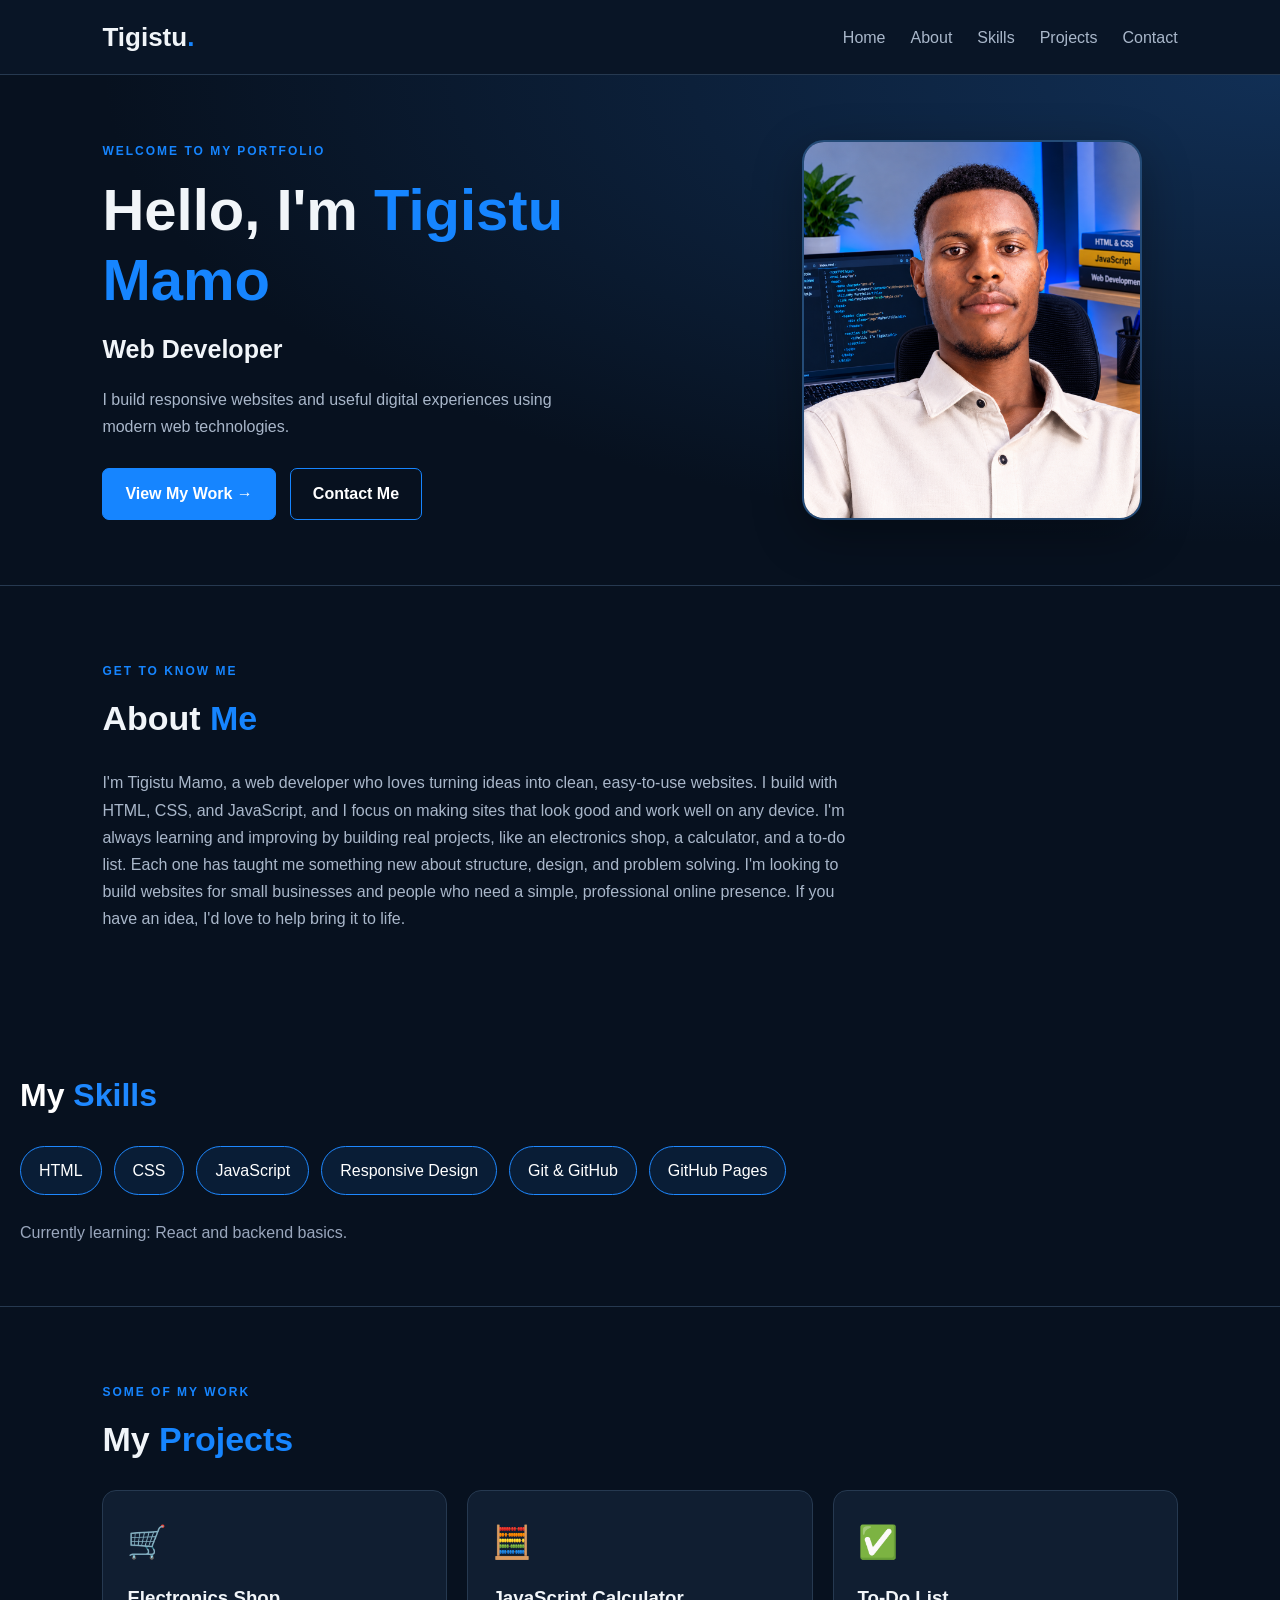
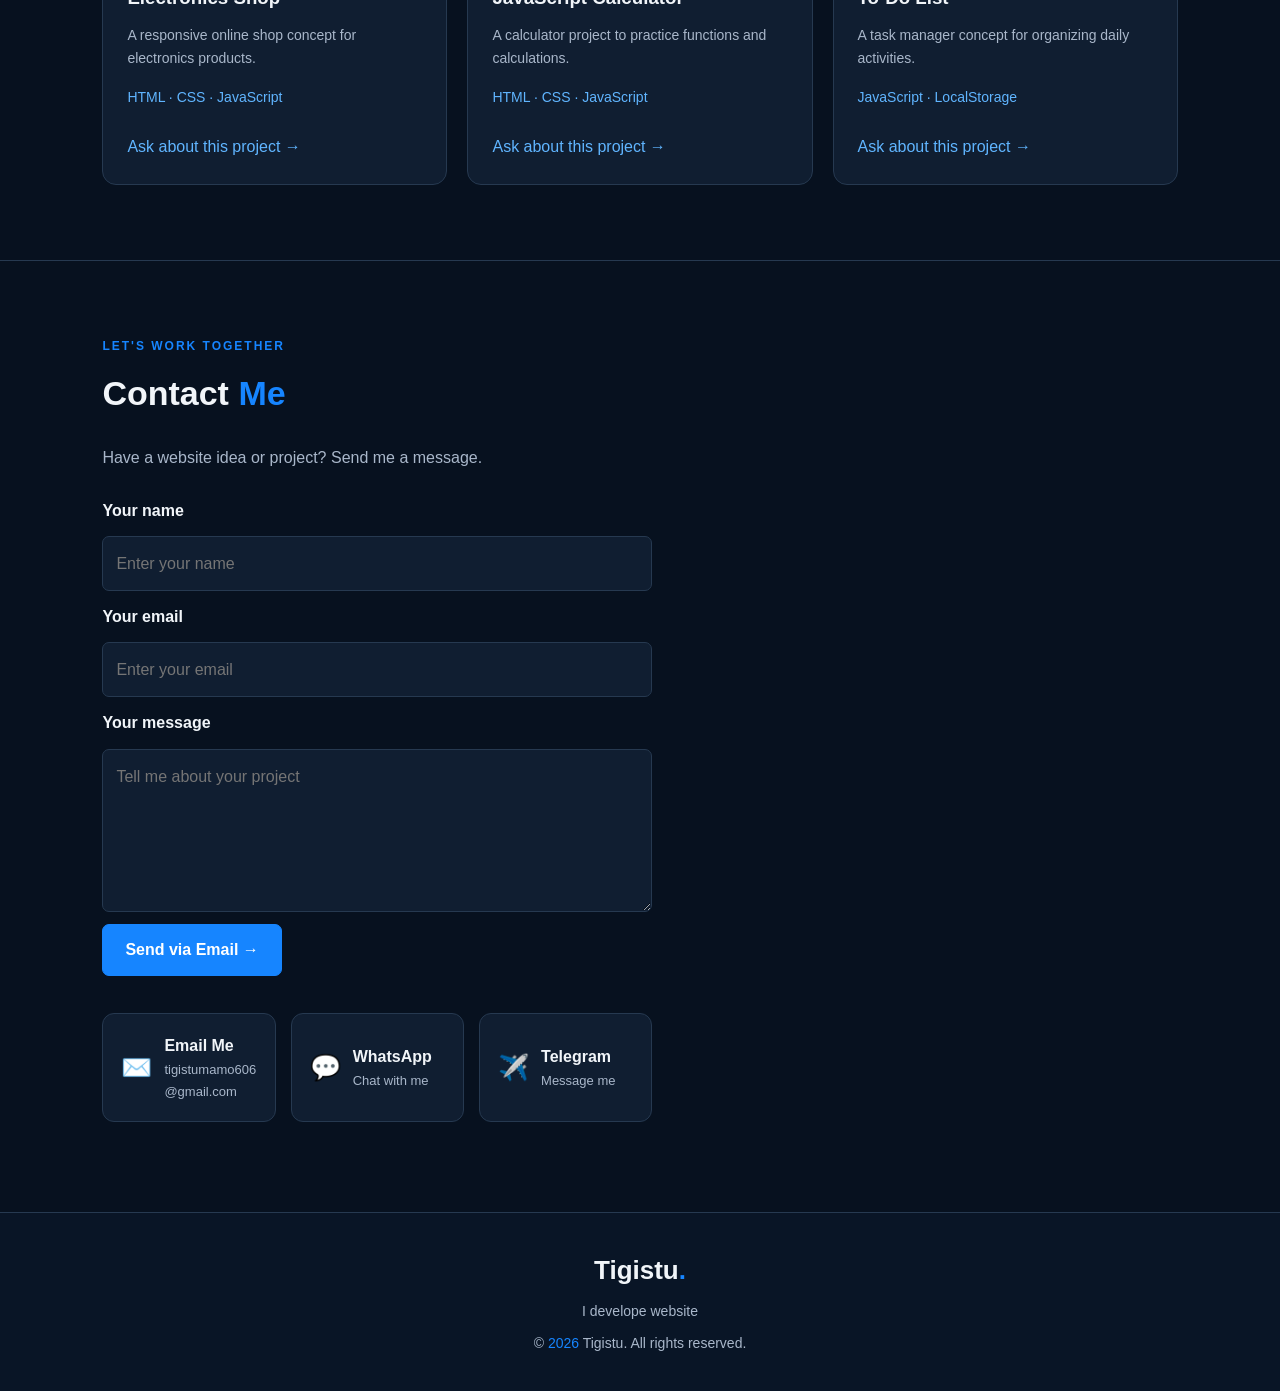
==== index.html @ f4c9f1df "Add skills section with tags and learning note Added skills section with skill tags and learning not" ====
<!DOCTYPE html>
<html lang="en">
<head>
  <meta charset="UTF-8">
  <meta name="viewport" content="width=device-width, initial-scale=1.0">
  <meta name="description" content="Tigistu's personal web development portfolio">
  <title>Tigistu | Web Developer</title>
  <style>
    
/* GENERAL */
* {
  margin: 0;
  padding: 0;
  box-sizing: border-box;
}

:root {
  --background: #07111f;
  --card: #101e31;
  --text: #f1f5f9;
  --muted: #a9b7ca;
  --blue: #1685ff;
  --border: #263950;
}

html {
  scroll-behavior: smooth;
  scroll-padding-top: 85px;
}

body {
  font-family: Arial, Helvetica, sans-serif;
  background: var(--background);
  color: var(--text);
  line-height: 1.7;
}

a {
  color: inherit;
  text-decoration: none;
}

span {
  color: var(--blue);
}

button, input, textarea {
  font: inherit;
}

/* NAVIGATION */
.navbar {
  min-height: 75px;
  padding: 15px 8%;
  display: flex;
  align-items: center;
  justify-content: space-between;
  gap: 20px;
  background: #091526;
  border-bottom: 1px solid var(--border);
  position: sticky;
  top: 0;
  z-index: 10;
}

.logo {
  font-size: 26px;
  font-weight: 800;
}

.navbar nav {
  display: flex;
  align-items: center;
  gap: 25px;
}

.navbar nav a {
  color: var(--muted);
  transition: color 0.3s;
}

.navbar nav a:hover {
  color: var(--blue);
}

.menu-btn {
  display: none;
  color: white;
  background: transparent;
  border: 0;
  font-size: 28px;
  cursor: pointer;
}

/* HERO */
.hero {
  min-height: 510px;
  padding: 65px 8%;
  display: grid;
  grid-template-columns: 1.2fr 0.8fr;
  align-items: center;
  gap: 45px;
  background:
    radial-gradient(ellipse at top right, #112f55, transparent 65%);
}

.welcome, .section-label {
  color: var(--blue);
  font-size: 12px;
  font-weight: bold;
  letter-spacing: 2px;
}

.hero h1 {
  font-size: clamp(36px, 5vw, 58px);
  line-height: 1.2;
  margin: 14px 0;
}

.hero h2 {
  font-size: 25px;
  margin-bottom: 15px;
}

.hero-text > p:not(.welcome) {
  color: var(--muted);
  max-width: 500px;
}

.hero-buttons {
  display: flex;
  flex-wrap: wrap;
  gap: 14px;
  margin-top: 28px;
}

.btn {
  display: inline-block;
  padding: 11px 22px;
  color: white;
  background: var(--blue);
  border: 1px solid var(--blue);
  border-radius: 7px;
  font-weight: bold;
  cursor: pointer;
  transition: transform 0.2s, background 0.2s;
}

.btn:hover {
  transform: translateY(-3px);
  background: #0068d9;
}

.btn-outline {
  background: transparent;
}

.hero-image {
  display: flex;
  justify-content: center;
}

.hero-image img {
  width: 100%;
  max-width: 340px;
  height: 380px;
  object-fit: cover;
  object-position: center 25%;
  border-radius: 22px;
  border: 2px solid #244b77;
  box-shadow: 0 15px 50px #0005;
}

/* SECTIONS */
.section {
  padding: 75px 8%;
  border-top: 1px solid var(--border);
}

.section h2 {
  font-size: 34px;
  margin: 8px 0 22px;
}

.section > p:not(.section-label):not(.small-note) {
  color: var(--muted);
  max-width: 760px;
}

.small-note {
  color: var(--muted);
  font-size: 13px;
  margin-top: 20px;
}

/* SKILLS */
.skills-grid {
  display: grid;
  grid-template-columns: repeat(2, minmax(0, 1fr));
  gap: 25px;
  max-width: 850px;
}

.skill-top {
  display: flex;
  justify-content: space-between;
  gap: 10px;
  margin-bottom: 8px;
}

.skill-top span:last-child {
  color: var(--muted);
}

.progress {
  height: 8px;
  background: #263950;
  border-radius: 10px;
  overflow: hidden;
}

.progress div {
  height: 100%;
  background: linear-gradient(90deg, #0875e8, #55c7ff);
  border-radius: 10px;
}

/* PROJECTS */
.project-grid {
  display: grid;
  grid-template-columns: repeat(3, minmax(0, 1fr));
  gap: 20px;
}

.project-card {
  background: var(--card);
  border: 1px solid var(--border);
  border-radius: 14px;
  padding: 24px;
  transition: transform 0.25s, border-color 0.25s;
}

.project-card:hover {
  transform: translateY(-6px);
  border-color: var(--blue);
}

.project-icon {
  font-size: 32px;
  margin-bottom: 12px;
}

.project-card h3 {
  margin-bottom: 10px;
}

.project-card p {
  color: var(--muted);
  font-size: 14px;
}

.project-card .tags {
  color: #60b5ff;
  margin: 15px 0;
}

.project-card a {
  display: inline-block;
  color: #60b5ff;
  margin-top: 8px;
}

/* CONTACT */
.contact form {
  display: grid;
  gap: 12px;
  max-width: 550px;
  margin-top: 25px;
}

.contact label {
  font-weight: bold;
}

.contact input,
.contact textarea {
  width: 100%;
  padding: 13px;
  color: white;
  background: var(--card);
  border: 1px solid var(--border);
  border-radius: 7px;
  outline: none;
}

.contact input:focus,
.contact textarea:focus {
  border-color: var(--blue);
}

.contact textarea {
  resize: vertical;
}

.contact form button {
  justify-self: start;
}

#formStatus {
  color: #8bd8a8;
  margin-top: 15px;
}

/* FOOTER */
footer {
  padding: 35px 8%;
  text-align: center;
  border-top: 1px solid var(--border);
  background: #091526;
}

footer p {
  color: var(--muted);
  font-size: 14px;
  margin-top: 8px;
}

/* TABLET AND PHONE */
@media (max-width: 850px) {
  .navbar {
    padding: 14px 5%;
  }

  .navbar nav {
    gap: 13px;
  }

  .hero, .section {
    padding-left: 5%;
    padding-right: 5%;
  }

  .project-grid {
    grid-template-columns: repeat(2, minmax(0, 1fr));
  }
}

@media (max-width: 600px) {
  .navbar {
    flex-wrap: wrap;
  }

  .menu-btn {
    display: block;
  }

  .navbar nav {
    display: none;
    flex-direction: column;
    align-items: stretch;
    width: 100%;
    gap: 0;
  }

  .navbar nav.open {
    display: flex;
  }

  .navbar nav a {
    padding: 10px 0;
    border-top: 1px solid var(--border);
  }

  .hero {
    grid-template-columns: 1fr;
    text-align: center;
    gap: 30px;
    padding-top: 45px;
    padding-bottom: 45px;
  }

  .hero-text > p:not(.welcome) {
    margin: auto;
  }

  .hero-buttons {
    justify-content: center;
  }

  .hero-image img {
    max-width: 270px;
    height: 310px;
  }

  .section {
    padding-top: 55px;
    padding-bottom: 55px;
  }

  .section h2 {
    font-size: 29px;
  }

  .skills-grid,
  .project-grid {
    grid-template-columns: 1fr;
  }
}
    
.contact-links {
  display: grid;
  grid-template-columns: repeat(3, minmax(0, 1fr));
  gap: 15px;
  margin-top: 25px;
}

.contact-item {
  display: flex;
  align-items: center;
  gap: 12px;
  padding: 18px;
  background: #101e31;
  border: 1px solid #263950;
  border-radius: 12px;
  color: #f1f5f9;
  transition: 0.3s;
  overflow-wrap: anywhere;
}

.contact-item:hover {
  border-color: #1685ff;
  transform: translateY(-4px);
}

.contact-item > span {
  font-size: 25px;
}

.contact-item h3 {
  font-size: 16px;
}

.contact-item p {
  color: #a9b7ca;
  font-size: 13px;
}

@media (max-width: 600px) {
  .contact-links {
    grid-template-columns: 1fr;
  }
}
    #skills {
  padding: 60px 20px;
}

#skills h2 {
  font-size: 2rem;
  color: #fff;
  margin-bottom: 24px;
}

#skills h2 span {
  color: #1e88ff;
}

.skills-grid {
  display: flex;
  flex-wrap: wrap;
  gap: 12px;
}

.skill-tag {
  padding: 10px 18px;
  border: 1px solid #1e88ff;
  border-radius: 999px;
  background: rgba(30, 136, 255, 0.1);
  color: #fff;
  font-size: 1rem;
}

.skills-note {
  margin-top: 24px;
  color: #9aa7bd;
    }


  </style>
</head>
<body>

  <header class="navbar">
    <a href="#home" class="logo">Tigistu<span>.</span></a>

    <button class="menu-btn" id="menuBtn"
      aria-label="Toggle navigation" aria-expanded="false">
      ☰
    </button>

    <nav id="navLinks">
      <a href="#home">Home</a>
      <a href="#about">About</a>
      <a href="#skills">Skills</a>
      <a href="#projects">Projects</a>
      <a href="#contact">Contact</a>
    </nav>
  </header>

  <main>
    <section class="hero" id="home">
      <div class="hero-text">
        <p class="welcome">WELCOME TO MY PORTFOLIO</p>
        <h1>Hello, I'm <span>Tigistu Mamo</span></h1>
        <h2>Web Developer</h2>
        <p>
          I build responsive websites and useful digital
          experiences using modern web technologies.
        </p>
        <div class="hero-buttons">
          <a href="#projects" class="btn">View My Work →</a>
          <a href="#contact" class="btn btn-outline">Contact Me</a>
        </div>
      </div>

      <div class="hero-image">
        <img src="profile.jpg" alt="Portrait of Tigistu">
      </div>
    </section>

    <section class="section about" id="about">
      <p class="section-label">GET TO KNOW ME</p>
      <h2>About <span>Me</span></h2>
      <p>
        I'm Tigistu Mamo, a web developer who loves turning ideas into clean, easy-to-use websites. I build with HTML, CSS, and JavaScript, and I focus on making sites that look good and work well on any device.
I'm always learning and improving by building real projects, like an electronics shop, a calculator, and a to-do list. Each one has taught me something new about structure, design, and problem solving.
I'm looking to build websites for small businesses and people who need a simple, professional online presence. If you have an idea, I'd love to help bring it to life.
      </p>
    </section>
    <section id="skills">
  <h2>My <span>Skills</span></h2>

  <div class="skills-grid">
    <span class="skill-tag">HTML</span>
    <span class="skill-tag">CSS</span>
    <span class="skill-tag">JavaScript</span>
    <span class="skill-tag">Responsive Design</span>
    <span class="skill-tag">Git & GitHub</span>
    <span class="skill-tag">GitHub Pages</span>
  </div>

  <p class="skills-note">Currently learning: React and backend basics.</p>
    </section>
    <section class="section" id="projects">
      <p class="section-label">SOME OF MY WORK</p>
      <h2>My <span>Projects</span></h2>

      <div class="project-grid">
        <article class="project-card">
          <div class="project-icon">🛒</div>
          <h3>Electronics Shop</h3>
          <p>A responsive online shop concept for electronics products.</p>
          <p class="tags">HTML · CSS · JavaScript</p>
          <a href="#contact"><a href="Electronics.html">Ask about this project →</a>
          </a>
        </article>

        <article class="project-card">
          <div class="project-icon">🧮</div>
          <h3>JavaScript Calculator</h3>
          <p>A calculator project to practice functions and calculations.</p>
          <p class="tags">HTML · CSS · JavaScript</p>
          <a href="#contact">
            <a href="Calcuter.html">Ask about this project →</a>
          </a>
        </article>

        <article class="project-card">
          <div class="project-icon">✅</div>
          <h3>To-Do List</h3>
          <p>A task manager concept for organizing daily activities.</p>
          <p class="tags">JavaScript · LocalStorage</p>
          <a href="#contact">
            <a href="To-do-list.html">Ask about this project →</a>
          </a>
        </article>
      </div>
      
    </section>

    <section class="section contact" id="contact">
      
      <p class="section-label">LET'S WORK TOGETHER</p>
      <h2>Contact <span>Me</span></h2>
      <p>Have a website idea or project? Send me a message.</p>
      
      <form id="contactForm">
        <label for="name">Your name</label>
        <input id="name" type="text" placeholder="Enter your name" required>

        <label for="email">Your email</label>
        <input id="email" type="email" placeholder="Enter your email" required>

        <label for="message">Your message</label>
        <textarea id="message" rows="5"
          placeholder="Tell me about your project" required></textarea>

        <button class="btn" type="submit">Send via Email →</button>
        <div class="contact-links">

  <a href="mailto:tigistumamo606@gmail.com" class="contact-item">
    <span>✉️</span>
    <div>
      <h3>Email Me</h3>
      <p>tigistumamo606@gmail.com</p>
    </div>
  </a>

  <a href="https://wa.me/251976264514" class="contact-item"
     target="_blank" rel="noopener noreferrer">
    <span>💬</span>
    <div>
      <h3>WhatsApp</h3>
      <p>Chat with me</p>
    </div>
  </a>

  <a href="https://t.me/tigistu32" class="contact-item"
     target="_blank" rel="noopener noreferrer">
    <span>✈️</span>
    <div>
      <h3>Telegram</h3>
      <p>Message me</p>
    </div>
  </a>

</div>
      </form>
      <p id="formStatus" role="status"></p>
      
    </section>
  </main>

  <footer>
    <a href="#home" class="logo">Tigistu<span>.</span></a>
    <p> I develope website </p>
    <p>© <span id="year"></span> Tigistu. All rights reserved.</p>
  </footer>

  <script>
    const menuBtn = document.getElementById("menuBtn");
const navLinks = document.getElementById("navLinks");

// Mobile navigation
menuBtn.addEventListener("click", function () {
  const isOpen = navLinks.classList.toggle("open");

  menuBtn.setAttribute("aria-expanded", isOpen);
  menuBtn.textContent = isOpen ? "✕" : "☰";
});

// Close menu after clicking a link
navLinks.querySelectorAll("a").forEach(function (link) {
  link.addEventListener("click", function () {
    navLinks.classList.remove("open");
    menuBtn.setAttribute("aria-expanded", "false");
    menuBtn.textContent = "☰";
  });
});

// Automatically update copyright year
document.getElementById("year").textContent =
  new Date().getFullYear();

// Contact form
const contactForm = document.getElementById("contactForm");
const formStatus = document.getElementById("formStatus");

contactForm.addEventListener("submit", function (event) {
  event.preventDefault();

  const name = document.getElementById("name").value.trim();
  const email = document.getElementById("email").value.trim();
  const message = document.getElementById("message").value.trim();

  if (!name || !email || !message) {
    formStatus.textContent = "Please fill in every field.";
    return;
  }

  // Replace this with your own email address.
  const myEmail = "your-email@example.com";

  const subject = encodeURIComponent(
    "Portfolio contact from " + name
  );

  const body = encodeURIComponent(
    "Name: " + name +
    "\nEmail: " + email +
    "\n\nMessage:\n" + message
  );

  formStatus.textContent =
    "Opening your email app. Send the message there to complete delivery.";

  window.location.href =
    "mailto:" + myEmail +
    "?subject=" + subject +
    "&body=" + body;
});

  </script>
</body>
</html>
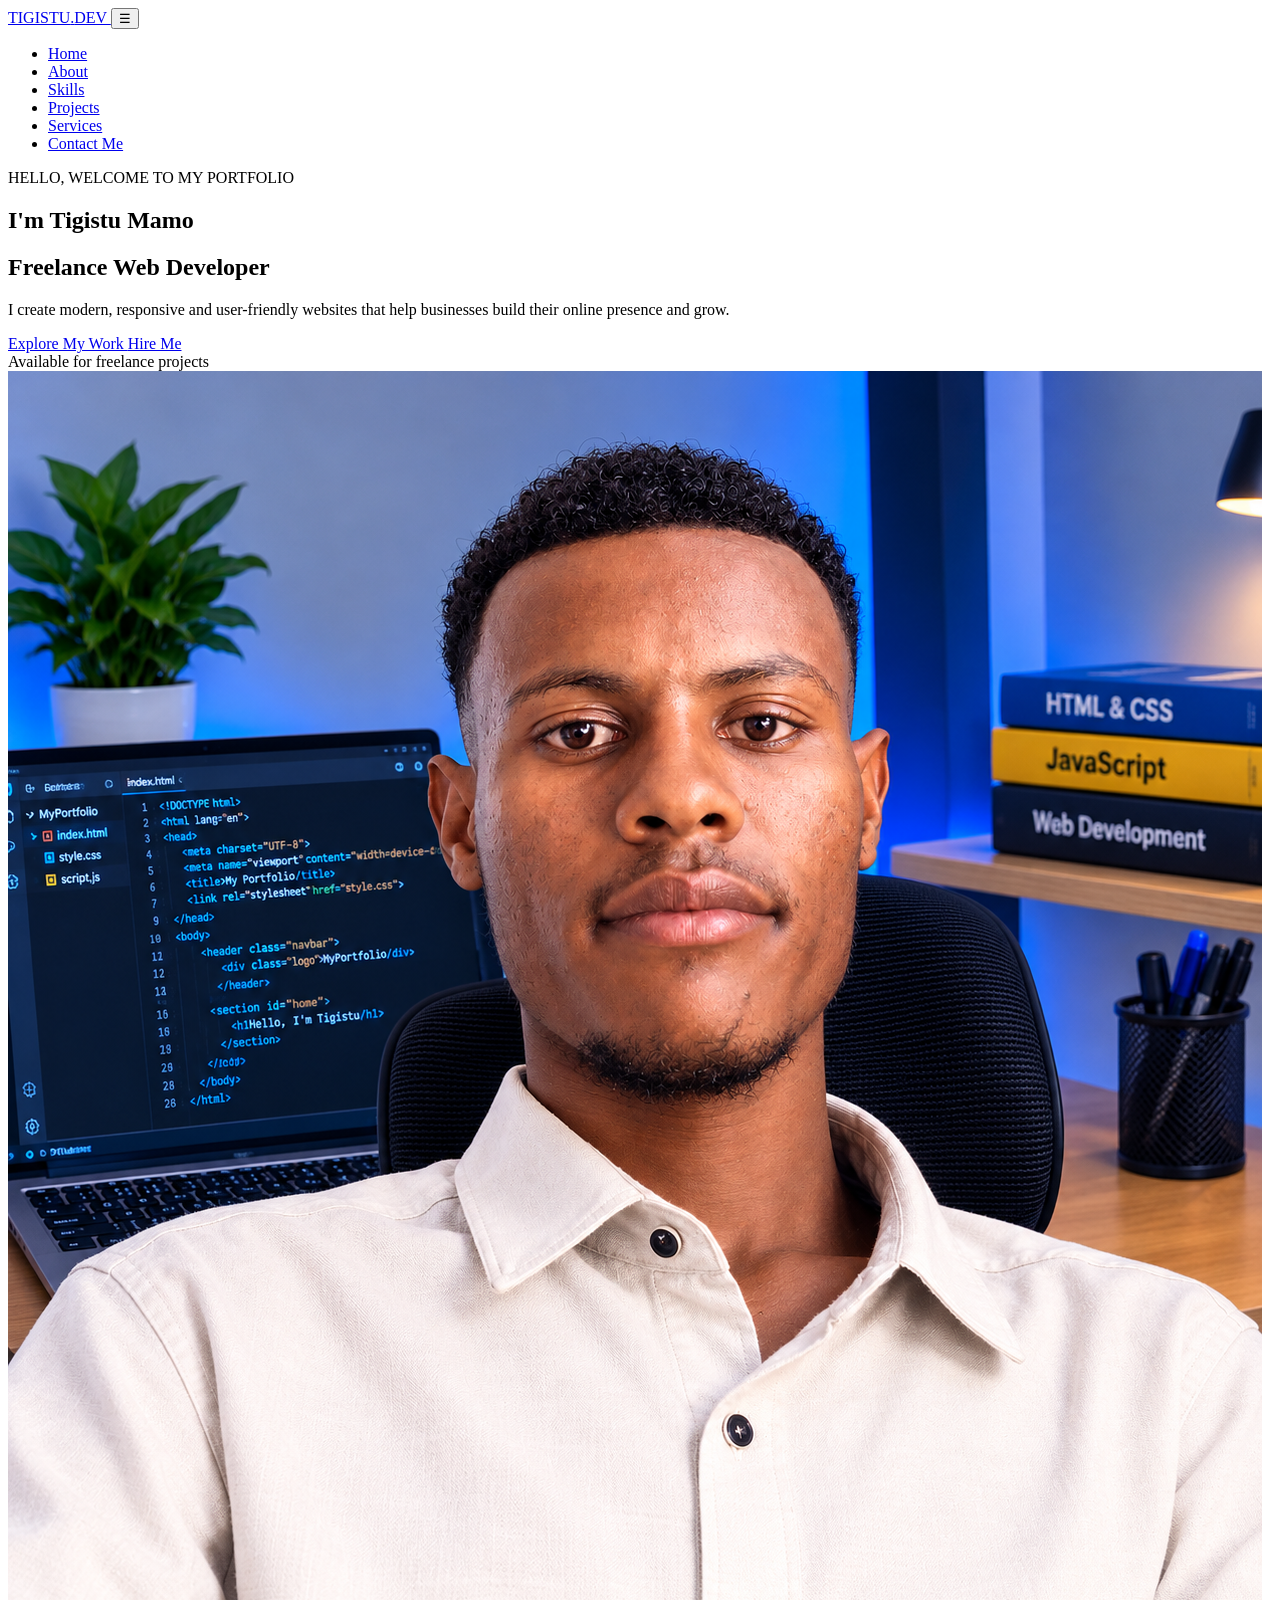
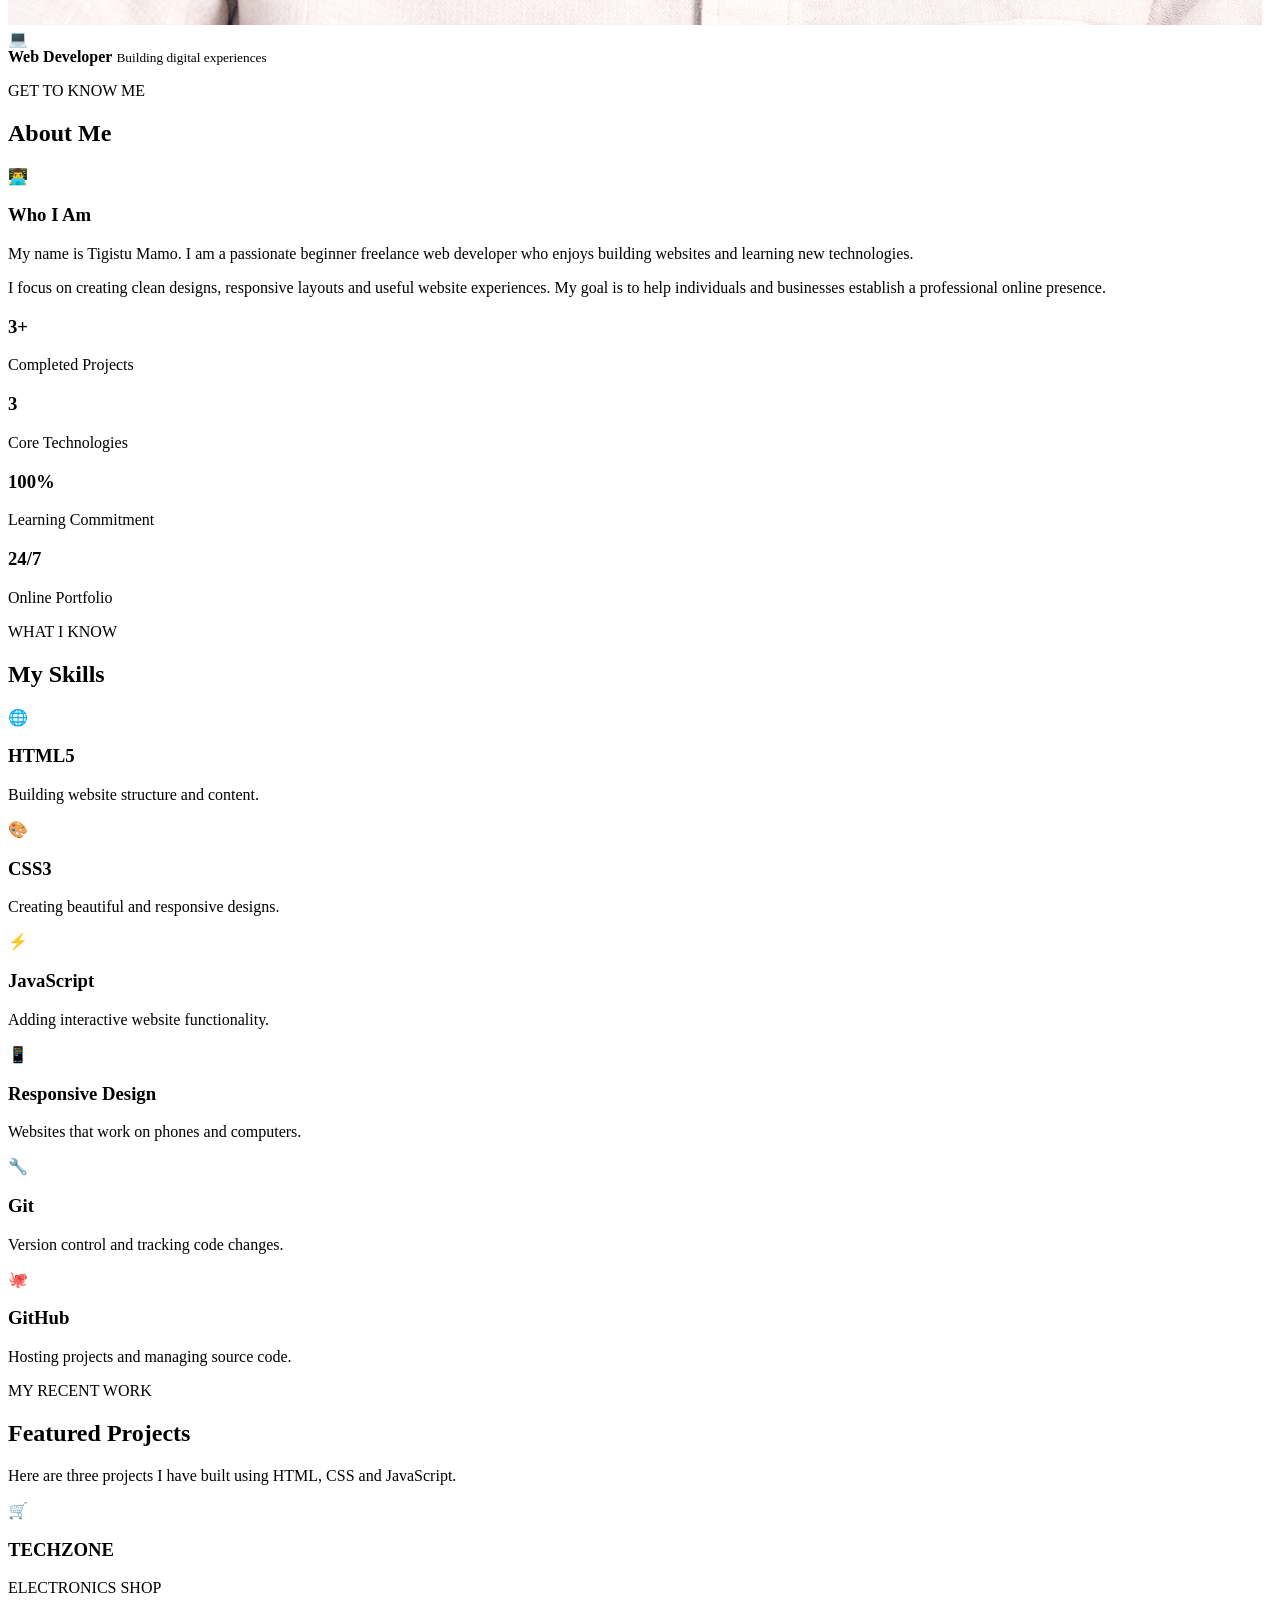
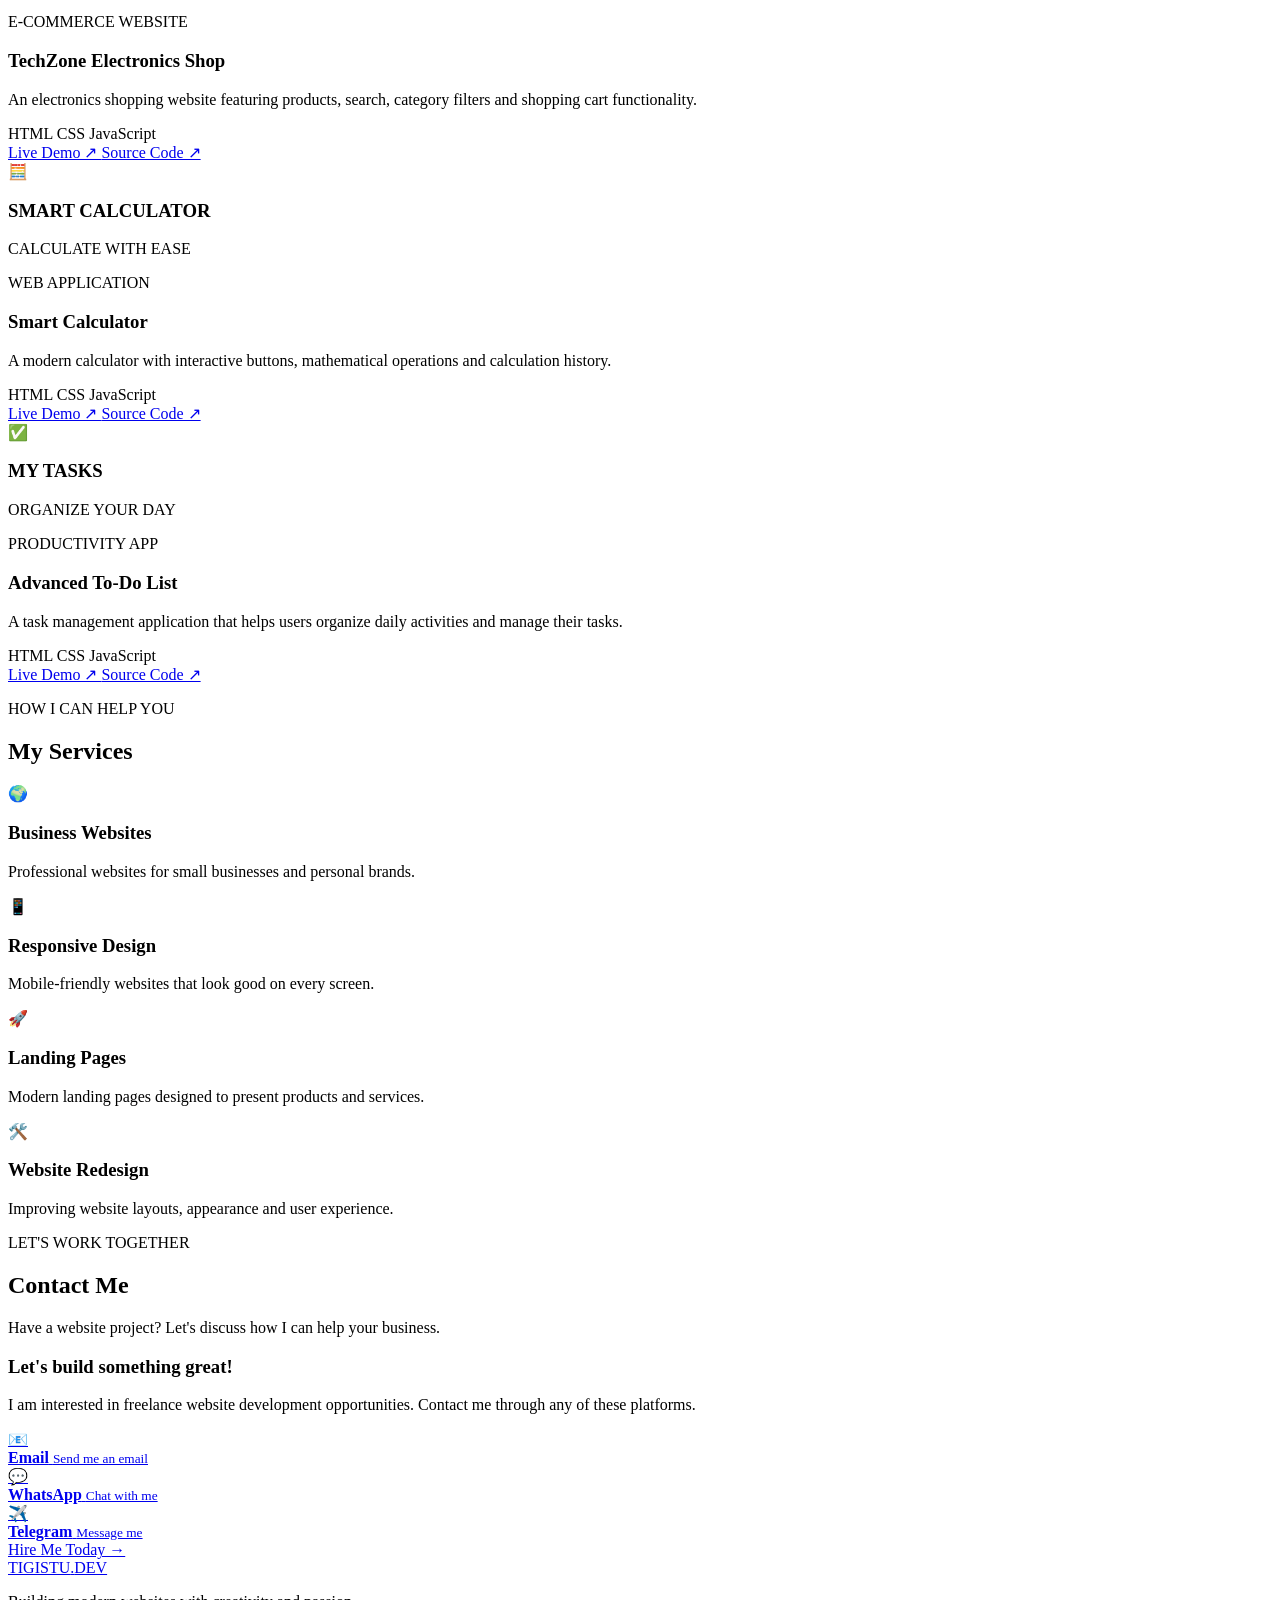
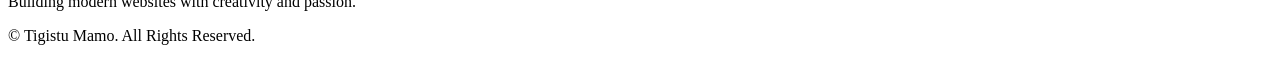
==== commit 31e416ed: "Revise index.html with updated content and structure Updated meta tags, title, and added new section" ====
--- a/index.html
+++ b/index.html
@@ -3,712 +3,499 @@
 <head>
   <meta charset="UTF-8">
   <meta name="viewport" content="width=device-width, initial-scale=1.0">
-  <meta name="description" content="Tigistu's personal web development portfolio">
-  <title>Tigistu | Web Developer</title>
-  <style>
-    
-/* GENERAL */
-* {
-  margin: 0;
-  padding: 0;
-  box-sizing: border-box;
-}
-
-:root {
-  --background: #07111f;
-  --card: #101e31;
-  --text: #f1f5f9;
-  --muted: #a9b7ca;
-  --blue: #1685ff;
-  --border: #263950;
-}
-
-html {
-  scroll-behavior: smooth;
-  scroll-padding-top: 85px;
-}
-
-body {
-  font-family: Arial, Helvetica, sans-serif;
-  background: var(--background);
-  color: var(--text);
-  line-height: 1.7;
-}
-
-a {
-  color: inherit;
-  text-decoration: none;
-}
-
-span {
-  color: var(--blue);
-}
-
-button, input, textarea {
-  font: inherit;
-}
-
-/* NAVIGATION */
-.navbar {
-  min-height: 75px;
-  padding: 15px 8%;
-  display: flex;
-  align-items: center;
-  justify-content: space-between;
-  gap: 20px;
-  background: #091526;
-  border-bottom: 1px solid var(--border);
-  position: sticky;
-  top: 0;
-  z-index: 10;
-}
-
-.logo {
-  font-size: 26px;
-  font-weight: 800;
-}
-
-.navbar nav {
-  display: flex;
-  align-items: center;
-  gap: 25px;
-}
-
-.navbar nav a {
-  color: var(--muted);
-  transition: color 0.3s;
-}
-
-.navbar nav a:hover {
-  color: var(--blue);
-}
-
-.menu-btn {
-  display: none;
-  color: white;
-  background: transparent;
-  border: 0;
-  font-size: 28px;
-  cursor: pointer;
-}
-
-/* HERO */
-.hero {
-  min-height: 510px;
-  padding: 65px 8%;
-  display: grid;
-  grid-template-columns: 1.2fr 0.8fr;
-  align-items: center;
-  gap: 45px;
-  background:
-    radial-gradient(ellipse at top right, #112f55, transparent 65%);
-}
-
-.welcome, .section-label {
-  color: var(--blue);
-  font-size: 12px;
-  font-weight: bold;
-  letter-spacing: 2px;
-}
-
-.hero h1 {
-  font-size: clamp(36px, 5vw, 58px);
-  line-height: 1.2;
-  margin: 14px 0;
-}
-
-.hero h2 {
-  font-size: 25px;
-  margin-bottom: 15px;
-}
-
-.hero-text > p:not(.welcome) {
-  color: var(--muted);
-  max-width: 500px;
-}
-
-.hero-buttons {
-  display: flex;
-  flex-wrap: wrap;
-  gap: 14px;
-  margin-top: 28px;
-}
-
-.btn {
-  display: inline-block;
-  padding: 11px 22px;
-  color: white;
-  background: var(--blue);
-  border: 1px solid var(--blue);
-  border-radius: 7px;
-  font-weight: bold;
-  cursor: pointer;
-  transition: transform 0.2s, background 0.2s;
-}
-
-.btn:hover {
-  transform: translateY(-3px);
-  background: #0068d9;
-}
-
-.btn-outline {
-  background: transparent;
-}
-
-.hero-image {
-  display: flex;
-  justify-content: center;
-}
-
-.hero-image img {
-  width: 100%;
-  max-width: 340px;
-  height: 380px;
-  object-fit: cover;
-  object-position: center 25%;
-  border-radius: 22px;
-  border: 2px solid #244b77;
-  box-shadow: 0 15px 50px #0005;
-}
-
-/* SECTIONS */
-.section {
-  padding: 75px 8%;
-  border-top: 1px solid var(--border);
-}
-
-.section h2 {
-  font-size: 34px;
-  margin: 8px 0 22px;
-}
-
-.section > p:not(.section-label):not(.small-note) {
-  color: var(--muted);
-  max-width: 760px;
-}
-
-.small-note {
-  color: var(--muted);
-  font-size: 13px;
-  margin-top: 20px;
-}
-
-/* SKILLS */
-.skills-grid {
-  display: grid;
-  grid-template-columns: repeat(2, minmax(0, 1fr));
-  gap: 25px;
-  max-width: 850px;
-}
-
-.skill-top {
-  display: flex;
-  justify-content: space-between;
-  gap: 10px;
-  margin-bottom: 8px;
-}
-
-.skill-top span:last-child {
-  color: var(--muted);
-}
-
-.progress {
-  height: 8px;
-  background: #263950;
-  border-radius: 10px;
-  overflow: hidden;
-}
-
-.progress div {
-  height: 100%;
-  background: linear-gradient(90deg, #0875e8, #55c7ff);
-  border-radius: 10px;
-}
-
-/* PROJECTS */
-.project-grid {
-  display: grid;
-  grid-template-columns: repeat(3, minmax(0, 1fr));
-  gap: 20px;
-}
-
-.project-card {
-  background: var(--card);
-  border: 1px solid var(--border);
-  border-radius: 14px;
-  padding: 24px;
-  transition: transform 0.25s, border-color 0.25s;
-}
-
-.project-card:hover {
-  transform: translateY(-6px);
-  border-color: var(--blue);
-}
-
-.project-icon {
-  font-size: 32px;
-  margin-bottom: 12px;
-}
-
-.project-card h3 {
-  margin-bottom: 10px;
-}
-
-.project-card p {
-  color: var(--muted);
-  font-size: 14px;
-}
-
-.project-card .tags {
-  color: #60b5ff;
-  margin: 15px 0;
-}
-
-.project-card a {
-  display: inline-block;
-  color: #60b5ff;
-  margin-top: 8px;
-}
-
-/* CONTACT */
-.contact form {
-  display: grid;
-  gap: 12px;
-  max-width: 550px;
-  margin-top: 25px;
-}
-
-.contact label {
-  font-weight: bold;
-}
-
-.contact input,
-.contact textarea {
-  width: 100%;
-  padding: 13px;
-  color: white;
-  background: var(--card);
-  border: 1px solid var(--border);
-  border-radius: 7px;
-  outline: none;
-}
-
-.contact input:focus,
-.contact textarea:focus {
-  border-color: var(--blue);
-}
-
-.contact textarea {
-  resize: vertical;
-}
-
-.contact form button {
-  justify-self: start;
-}
-
-#formStatus {
-  color: #8bd8a8;
-  margin-top: 15px;
-}
-
-/* FOOTER */
-footer {
-  padding: 35px 8%;
-  text-align: center;
-  border-top: 1px solid var(--border);
-  background: #091526;
-}
-
-footer p {
-  color: var(--muted);
-  font-size: 14px;
-  margin-top: 8px;
-}
-
-/* TABLET AND PHONE */
-@media (max-width: 850px) {
-  .navbar {
-    padding: 14px 5%;
-  }
-
-  .navbar nav {
-    gap: 13px;
-  }
-
-  .hero, .section {
-    padding-left: 5%;
-    padding-right: 5%;
-  }
-
-  .project-grid {
-    grid-template-columns: repeat(2, minmax(0, 1fr));
-  }
-}
-
-@media (max-width: 600px) {
-  .navbar {
-    flex-wrap: wrap;
-  }
-
-  .menu-btn {
-    display: block;
-  }
-
-  .navbar nav {
-    display: none;
-    flex-direction: column;
-    align-items: stretch;
-    width: 100%;
-    gap: 0;
-  }
-
-  .navbar nav.open {
-    display: flex;
-  }
-
-  .navbar nav a {
-    padding: 10px 0;
-    border-top: 1px solid var(--border);
-  }
-
-  .hero {
-    grid-template-columns: 1fr;
-    text-align: center;
-    gap: 30px;
-    padding-top: 45px;
-    padding-bottom: 45px;
-  }
-
-  .hero-text > p:not(.welcome) {
-    margin: auto;
-  }
-
-  .hero-buttons {
-    justify-content: center;
-  }
-
-  .hero-image img {
-    max-width: 270px;
-    height: 310px;
-  }
-
-  .section {
-    padding-top: 55px;
-    padding-bottom: 55px;
-  }
-
-  .section h2 {
-    font-size: 29px;
-  }
-
-  .skills-grid,
-  .project-grid {
-    grid-template-columns: 1fr;
-  }
-}
-    
-.contact-links {
-  display: grid;
-  grid-template-columns: repeat(3, minmax(0, 1fr));
-  gap: 15px;
-  margin-top: 25px;
-}
-
-.contact-item {
-  display: flex;
-  align-items: center;
-  gap: 12px;
-  padding: 18px;
-  background: #101e31;
-  border: 1px solid #263950;
-  border-radius: 12px;
-  color: #f1f5f9;
-  transition: 0.3s;
-  overflow-wrap: anywhere;
-}
-
-.contact-item:hover {
-  border-color: #1685ff;
-  transform: translateY(-4px);
-}
-
-.contact-item > span {
-  font-size: 25px;
-}
-
-.contact-item h3 {
-  font-size: 16px;
-}
-
-.contact-item p {
-  color: #a9b7ca;
-  font-size: 13px;
-}
-
-@media (max-width: 600px) {
-  .contact-links {
-    grid-template-columns: 1fr;
-  }
-}
-    #skills {
-  padding: 60px 20px;
-}
-
-#skills h2 {
-  font-size: 2rem;
-  color: #fff;
-  margin-bottom: 24px;
-}
-
-#skills h2 span {
-  color: #1e88ff;
-}
-
-.skills-grid {
-  display: flex;
-  flex-wrap: wrap;
-  gap: 12px;
-}
-
-.skill-tag {
-  padding: 10px 18px;
-  border: 1px solid #1e88ff;
-  border-radius: 999px;
-  background: rgba(30, 136, 255, 0.1);
-  color: #fff;
-  font-size: 1rem;
-}
-
-.skills-note {
-  margin-top: 24px;
-  color: #9aa7bd;
-    }
-
-
-  </style>
+
+  <meta name="description" content="Tigistu Mamo - Freelance Web Developer. I build modern, responsive and professional websites for businesses.">
+
+  <meta name="theme-color" content="#080d1a">
+
+  <title>Tigistu Mamo | Freelance Web Developer</title>
+
+  <link rel="stylesheet" href="style.css">
 </head>
+
 <body>
 
-  <header class="navbar">
-    <a href="#home" class="logo">Tigistu<span>.</span></a>
-
-    <button class="menu-btn" id="menuBtn"
-      aria-label="Toggle navigation" aria-expanded="false">
-      ☰
-    </button>
-
-    <nav id="navLinks">
-      <a href="#home">Home</a>
-      <a href="#about">About</a>
-      <a href="#skills">Skills</a>
-      <a href="#projects">Projects</a>
-      <a href="#contact">Contact</a>
+  <!-- NAVBAR -->
+  <header class="header">
+    <nav class="navbar container">
+
+      <a href="#home" class="logo">
+        TIGISTU<span>.</span>DEV
+      </a>
+
+      <button class="menu-btn" id="menuBtn"
+        aria-label="Open navigation" aria-expanded="false">
+        ☰
+      </button>
+
+      <ul class="nav-links" id="navLinks">
+        <li><a href="#home">Home</a></li>
+        <li><a href="#about">About</a></li>
+        <li><a href="#skills">Skills</a></li>
+        <li><a href="#projects">Projects</a></li>
+        <li><a href="#services">Services</a></li>
+        <li><a href="#contact" class="nav-contact">Contact Me</a></li>
+      </ul>
+
     </nav>
   </header>
 
   <main>
-    <section class="hero" id="home">
-      <div class="hero-text">
-        <p class="welcome">WELCOME TO MY PORTFOLIO</p>
-        <h1>Hello, I'm <span>Tigistu Mamo</span></h1>
-        <h2>Web Developer</h2>
+
+    <!-- HERO SECTION -->
+    <section class="hero container" id="home">
+
+      <div class="hero-content">
+
+        <p class="small-heading">
+          HELLO, WELCOME TO MY PORTFOLIO
+        </p>
+
+        <h1>
+          I'm <span>Tigistu Mamo</span>
+        </h1>
+
+        <h2>
+          Freelance Web Developer
+        </h2>
+
+        <p class="hero-description">
+          I create modern, responsive and user-friendly
+          websites that help businesses build their online
+          presence and grow.
+        </p>
+
+        <div class="hero-buttons">
+          <a href="#projects" class="btn primary">
+            Explore My Work
+          </a>
+
+          <a href="#contact" class="btn secondary">
+            Hire Me
+          </a>
+        </div>
+
+        <div class="availability">
+          <span class="online-dot"></span>
+          Available for freelance projects
+        </div>
+
+      </div>
+
+      <div class="hero-image">
+        <div class="image-glow"></div>
+
+        <img
+          src="profile.jpg"
+          alt="Tigistu Mamo - Web Developer"
+          class="profile-photo"
+        >
+
+        <div class="image-label">
+          <span>💻</span>
+          <div>
+            <strong>Web Developer</strong>
+            <small>Building digital experiences</small>
+          </div>
+        </div>
+
+      </div>
+
+    </section>
+
+    <!-- ABOUT -->
+    <section class="section container" id="about">
+
+      <div class="section-heading">
+        <p class="small-heading">GET TO KNOW ME</p>
+        <h2>About <span>Me</span></h2>
+      </div>
+
+      <div class="about-content">
+
+        <div class="about-card">
+          <div class="about-icon">👨‍💻</div>
+          <h3>Who I Am</h3>
+
+          <p>
+            My name is Tigistu Mamo. I am a passionate
+            beginner freelance web developer who enjoys
+            building websites and learning new technologies.
+          </p>
+
+          <p>
+            I focus on creating clean designs, responsive
+            layouts and useful website experiences.
+            My goal is to help individuals and businesses
+            establish a professional online presence.
+          </p>
+
+        </div>
+
+        <div class="about-stats">
+
+          <div class="stat-card">
+            <h3>3+</h3>
+            <p>Completed Projects</p>
+          </div>
+
+          <div class="stat-card">
+            <h3>3</h3>
+            <p>Core Technologies</p>
+          </div>
+
+          <div class="stat-card">
+            <h3>100%</h3>
+            <p>Learning Commitment</p>
+          </div>
+
+          <div class="stat-card">
+            <h3>24/7</h3>
+            <p>Online Portfolio</p>
+          </div>
+
+        </div>
+
+      </div>
+
+    </section>
+
+    <!-- SKILLS -->
+    <section class="section skills-section" id="skills">
+
+      <div class="container">
+
+        <div class="section-heading">
+          <p class="small-heading">WHAT I KNOW</p>
+          <h2>My <span>Skills</span></h2>
+        </div>
+
+        <div class="skills-grid">
+
+          <div class="skill-card">
+            <div class="skill-icon">🌐</div>
+            <h3>HTML5</h3>
+            <p>Building website structure and content.</p>
+          </div>
+
+          <div class="skill-card">
+            <div class="skill-icon">🎨</div>
+            <h3>CSS3</h3>
+            <p>Creating beautiful and responsive designs.</p>
+          </div>
+
+          <div class="skill-card">
+            <div class="skill-icon">⚡</div>
+            <h3>JavaScript</h3>
+            <p>Adding interactive website functionality.</p>
+          </div>
+
+          <div class="skill-card">
+            <div class="skill-icon">📱</div>
+            <h3>Responsive Design</h3>
+            <p>Websites that work on phones and computers.</p>
+          </div>
+          
+<div class="skill-card">
+  <div class="skill-icon">🔧</div>
+  <h3>Git</h3>
+  <p>Version control and tracking code changes.</p>
+</div>
+
+<div class="skill-card">
+  <div class="skill-icon">🐙</div>
+  <h3>GitHub</h3>
+  <p>Hosting projects and managing source code.</p>
+</div>
+
+
+        </div>
+
+      </div>
+
+    </section>
+
+    <!-- PROJECTS -->
+    <section class="section container" id="projects">
+
+      <div class="section-heading">
+        <p class="small-heading">MY RECENT WORK</p>
+        <h2>Featured <span>Projects</span></h2>
+
+        <p class="section-description">
+          Here are three projects I have built using
+          HTML, CSS and JavaScript.
+        </p>
+      </div>
+
+      <div class="projects-grid">
+
+        <!-- PROJECT 1 -->
+        <article class="project-card">
+
+          <div class="project-preview electronics">
+            <div class="preview-icon">🛒</div>
+            <h3>TECHZONE</h3>
+            <p>ELECTRONICS SHOP</p>
+          </div>
+
+          <div class="project-info">
+            <span class="project-category">E-COMMERCE WEBSITE</span>
+
+            <h3>TechZone Electronics Shop</h3>
+
+            <p>
+              An electronics shopping website featuring
+              products, search, category filters and
+              shopping cart functionality.
+            </p>
+
+            <div class="tech-tags">
+              <span>HTML</span>
+              <span>CSS</span>
+              <span>JavaScript</span>
+            </div>
+
+            <div class="project-links">
+              <a href="Electronics.html" class="project-demo">
+                Live Demo ↗
+              </a>
+
+              <a href="https://tigistumamo606-spec.github.io/my-portfolio/" class="project-code">
+                Source Code ↗
+              </a>
+            </div>
+          </div>
+
+        </article>
+
+        <!-- PROJECT 2 -->
+        <article class="project-card">
+
+          <div class="project-preview calculator">
+            <div class="preview-icon">🧮</div>
+            <h3>SMART CALCULATOR</h3>
+            <p>CALCULATE WITH EASE</p>
+          </div>
+
+          <div class="project-info">
+            <span class="project-category">WEB APPLICATION</span>
+
+            <h3>Smart Calculator</h3>
+
+            <p>
+              A modern calculator with interactive
+              buttons, mathematical operations and
+              calculation history.
+            </p>
+
+            <div class="tech-tags">
+              <span>HTML</span>
+              <span>CSS</span>
+              <span>JavaScript</span>
+            </div>
+
+            <div class="project-links">
+              <a href="Calculator.html" class="project-demo">
+                Live Demo ↗
+              </a>
+
+              <a href="https://tigistumamo606-spec.github.io/my-portfolio/" class="project-code">
+                Source Code ↗
+              </a>
+            </div>
+          </div>
+
+        </article>
+
+        <!-- PROJECT 3 -->
+        <article class="project-card">
+
+          <div class="project-preview todo">
+            <div class="preview-icon">✅</div>
+            <h3>MY TASKS</h3>
+            <p>ORGANIZE YOUR DAY</p>
+          </div>
+
+          <div class="project-info">
+            <span class="project-category">PRODUCTIVITY APP</span>
+
+            <h3>Advanced To-Do List</h3>
+
+            <p>
+              A task management application that helps
+              users organize daily activities and
+              manage their tasks.
+            </p>
+
+            <div class="tech-tags">
+              <span>HTML</span>
+              <span>CSS</span>
+              <span>JavaScript</span>
+            </div>
+
+            <div class="project-links">
+              <a href="To-do-list.html" class="project-demo">
+                Live Demo ↗
+              </a>
+
+              <a href="https://tigistumamo606-spec.github.io/my-portfolio/" class="project-code">
+                Source Code ↗
+              </a>
+            </div>
+          </div>
+
+        </article>
+
+      </div>
+
+    </section>
+
+    <!-- SERVICES -->
+    <section class="section services-section" id="services">
+
+      <div class="container">
+
+        <div class="section-heading">
+          <p class="small-heading">HOW I CAN HELP YOU</p>
+          <h2>My <span>Services</span></h2>
+        </div>
+
+        <div class="services-grid">
+
+          <div class="service-card">
+            <div class="service-icon">🌍</div>
+            <h3>Business Websites</h3>
+            <p>
+              Professional websites for small businesses
+              and personal brands.
+            </p>
+          </div>
+
+          <div class="service-card">
+            <div class="service-icon">📱</div>
+            <h3>Responsive Design</h3>
+            <p>
+              Mobile-friendly websites that look good
+              on every screen.
+            </p>
+          </div>
+
+          <div class="service-card">
+            <div class="service-icon">🚀</div>
+            <h3>Landing Pages</h3>
+            <p>
+              Modern landing pages designed to
+              present products and services.
+            </p>
+          </div>
+
+          <div class="service-card">
+            <div class="service-icon">🛠️</div>
+            <h3>Website Redesign</h3>
+            <p>
+              Improving website layouts, appearance
+              and user experience.
+            </p>
+          </div>
+
+        </div>
+
+      </div>
+
+    </section>
+
+    <!-- CONTACT -->
+    <section class="section container" id="contact">
+
+      <div class="section-heading">
+        <p class="small-heading">LET'S WORK TOGETHER</p>
+        <h2>Contact <span>Me</span></h2>
+
+        <p class="section-description">
+          Have a website project? Let's discuss
+          how I can help your business.
+        </p>
+      </div>
+
+      <div class="contact-card">
+
+        <h3>Let's build something great!</h3>
+
         <p>
-          I build responsive websites and useful digital
-          experiences using modern web technologies.
-        </p>
-        <div class="hero-buttons">
-          <a href="#projects" class="btn">View My Work →</a>
-          <a href="#contact" class="btn btn-outline">Contact Me</a>
-        </div>
-      </div>
-
-      <div class="hero-image">
-        <img src="profile.jpg" alt="Portrait of Tigistu">
-      </div>
+          I am interested in freelance website
+          development opportunities.
+          Contact me through any of these platforms.
+        </p>
+
+        <div class="contact-links">
+
+          <a href="mailto:tigistumamo606@gmail.com"
+             class="contact-item">
+            <span>📧</span>
+            <div>
+              <strong>Email</strong>
+              <small>Send me an email</small>
+            </div>
+          </a>
+
+          <a href="https://wa.me/251976264514"
+             target="_blank" rel="noopener"
+             class="contact-item">
+            <span>💬</span>
+            <div>
+              <strong>WhatsApp</strong>
+              <small>Chat with me</small>
+            </div>
+          </a>
+
+          <a href="https://t.me/tigistu32"
+             target="_blank" rel="noopener"
+             class="contact-item">
+            <span>✈️</span>
+            <div>
+              <strong>Telegram</strong>
+              <small>Message me</small>
+            </div>
+          </a>
+
+        </div>
+
+        <a href="mailto:tigistumamo606@gmail.com"
+           class="btn primary contact-button">
+          Hire Me Today →
+        </a>
+
+      </div>
+
     </section>
 
-    <section class="section about" id="about">
-      <p class="section-label">GET TO KNOW ME</p>
-      <h2>About <span>Me</span></h2>
-      <p>
-        I'm Tigistu Mamo, a web developer who loves turning ideas into clean, easy-to-use websites. I build with HTML, CSS, and JavaScript, and I focus on making sites that look good and work well on any device.
-I'm always learning and improving by building real projects, like an electronics shop, a calculator, and a to-do list. Each one has taught me something new about structure, design, and problem solving.
-I'm looking to build websites for small businesses and people who need a simple, professional online presence. If you have an idea, I'd love to help bring it to life.
-      </p>
-    </section>
-    <section id="skills">
-  <h2>My <span>Skills</span></h2>
-
-  <div class="skills-grid">
-    <span class="skill-tag">HTML</span>
-    <span class="skill-tag">CSS</span>
-    <span class="skill-tag">JavaScript</span>
-    <span class="skill-tag">Responsive Design</span>
-    <span class="skill-tag">Git & GitHub</span>
-    <span class="skill-tag">GitHub Pages</span>
-  </div>
-
-  <p class="skills-note">Currently learning: React and backend basics.</p>
-    </section>
-    <section class="section" id="projects">
-      <p class="section-label">SOME OF MY WORK</p>
-      <h2>My <span>Projects</span></h2>
-
-      <div class="project-grid">
-        <article class="project-card">
-          <div class="project-icon">🛒</div>
-          <h3>Electronics Shop</h3>
-          <p>A responsive online shop concept for electronics products.</p>
-          <p class="tags">HTML · CSS · JavaScript</p>
-          <a href="#contact"><a href="Electronics.html">Ask about this project →</a>
-          </a>
-        </article>
-
-        <article class="project-card">
-          <div class="project-icon">🧮</div>
-          <h3>JavaScript Calculator</h3>
-          <p>A calculator project to practice functions and calculations.</p>
-          <p class="tags">HTML · CSS · JavaScript</p>
-          <a href="#contact">
-            <a href="Calcuter.html">Ask about this project →</a>
-          </a>
-        </article>
-
-        <article class="project-card">
-          <div class="project-icon">✅</div>
-          <h3>To-Do List</h3>
-          <p>A task manager concept for organizing daily activities.</p>
-          <p class="tags">JavaScript · LocalStorage</p>
-          <a href="#contact">
-            <a href="To-do-list.html">Ask about this project →</a>
-          </a>
-        </article>
-      </div>
-      
-    </section>
-
-    <section class="section contact" id="contact">
-      
-      <p class="section-label">LET'S WORK TOGETHER</p>
-      <h2>Contact <span>Me</span></h2>
-      <p>Have a website idea or project? Send me a message.</p>
-      
-      <form id="contactForm">
-        <label for="name">Your name</label>
-        <input id="name" type="text" placeholder="Enter your name" required>
-
-        <label for="email">Your email</label>
-        <input id="email" type="email" placeholder="Enter your email" required>
-
-        <label for="message">Your message</label>
-        <textarea id="message" rows="5"
-          placeholder="Tell me about your project" required></textarea>
-
-        <button class="btn" type="submit">Send via Email →</button>
-        <div class="contact-links">
-
-  <a href="mailto:tigistumamo606@gmail.com" class="contact-item">
-    <span>✉️</span>
-    <div>
-      <h3>Email Me</h3>
-      <p>tigistumamo606@gmail.com</p>
-    </div>
-  </a>
-
-  <a href="https://wa.me/251976264514" class="contact-item"
-     target="_blank" rel="noopener noreferrer">
-    <span>💬</span>
-    <div>
-      <h3>WhatsApp</h3>
-      <p>Chat with me</p>
-    </div>
-  </a>
-
-  <a href="https://t.me/tigistu32" class="contact-item"
-     target="_blank" rel="noopener noreferrer">
-    <span>✈️</span>
-    <div>
-      <h3>Telegram</h3>
-      <p>Message me</p>
-    </div>
-  </a>
-
-</div>
-      </form>
-      <p id="formStatus" role="status"></p>
-      
-    </section>
+    <!-- FOOTER -->
+    <footer class="footer">
+
+      <div class="container">
+
+        <a href="#home" class="logo">
+          TIGISTU<span>.</span>DEV
+        </a>
+
+        <p>
+          Building modern websites with creativity
+          and passion.
+        </p>
+
+        <p class="copyright">
+          © <span id="year"></span> Tigistu Mamo.
+          All Rights Reserved.
+        </p>
+
+      </div>
+
+    </footer>
+
   </main>
 
-  <footer>
-    <a href="#home" class="logo">Tigistu<span>.</span></a>
-    <p> I develope website </p>
-    <p>© <span id="year"></span> Tigistu. All rights reserved.</p>
-  </footer>
-
-  <script>
-    const menuBtn = document.getElementById("menuBtn");
-const navLinks = document.getElementById("navLinks");
-
-// Mobile navigation
-menuBtn.addEventListener("click", function () {
-  const isOpen = navLinks.classList.toggle("open");
-
-  menuBtn.setAttribute("aria-expanded", isOpen);
-  menuBtn.textContent = isOpen ? "✕" : "☰";
-});
-
-// Close menu after clicking a link
-navLinks.querySelectorAll("a").forEach(function (link) {
-  link.addEventListener("click", function () {
-    navLinks.classList.remove("open");
-    menuBtn.setAttribute("aria-expanded", "false");
-    menuBtn.textContent = "☰";
-  });
-});
-
-// Automatically update copyright year
-document.getElementById("year").textContent =
-  new Date().getFullYear();
-
-// Contact form
-const contactForm = document.getElementById("contactForm");
-const formStatus = document.getElementById("formStatus");
-
-contactForm.addEventListener("submit", function (event) {
-  event.preventDefault();
-
-  const name = document.getElementById("name").value.trim();
-  const email = document.getElementById("email").value.trim();
-  const message = document.getElementById("message").value.trim();
-
-  if (!name || !email || !message) {
-    formStatus.textContent = "Please fill in every field.";
-    return;
-  }
-
-  // Replace this with your own email address.
-  const myEmail = "your-email@example.com";
-
-  const subject = encodeURIComponent(
-    "Portfolio contact from " + name
-  );
-
-  const body = encodeURIComponent(
-    "Name: " + name +
-    "\nEmail: " + email +
-    "\n\nMessage:\n" + message
-  );
-
-  formStatus.textContent =
-    "Opening your email app. Send the message there to complete delivery.";
-
-  window.location.href =
-    "mailto:" + myEmail +
-    "?subject=" + subject +
-    "&body=" + body;
-});
-
-  </script>
+  <script src="script.js"></script>
+
 </body>
 </html>
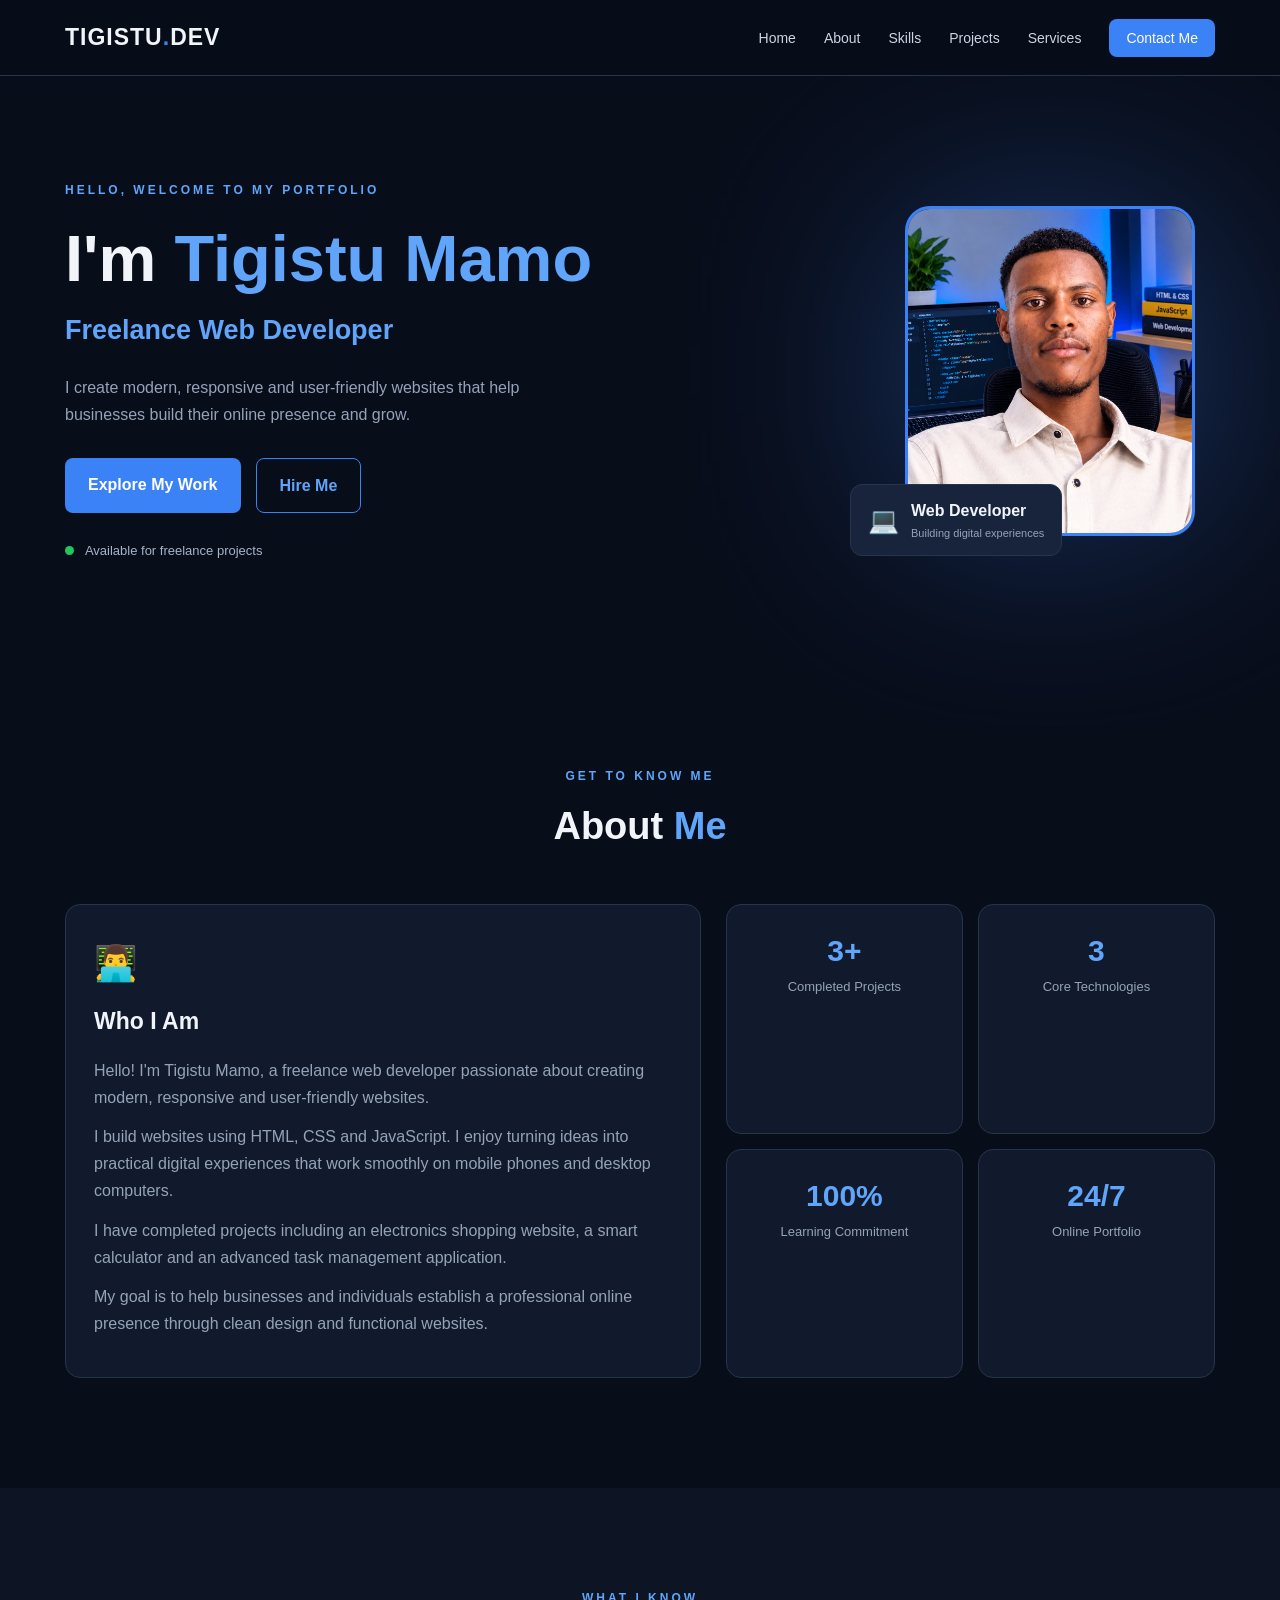
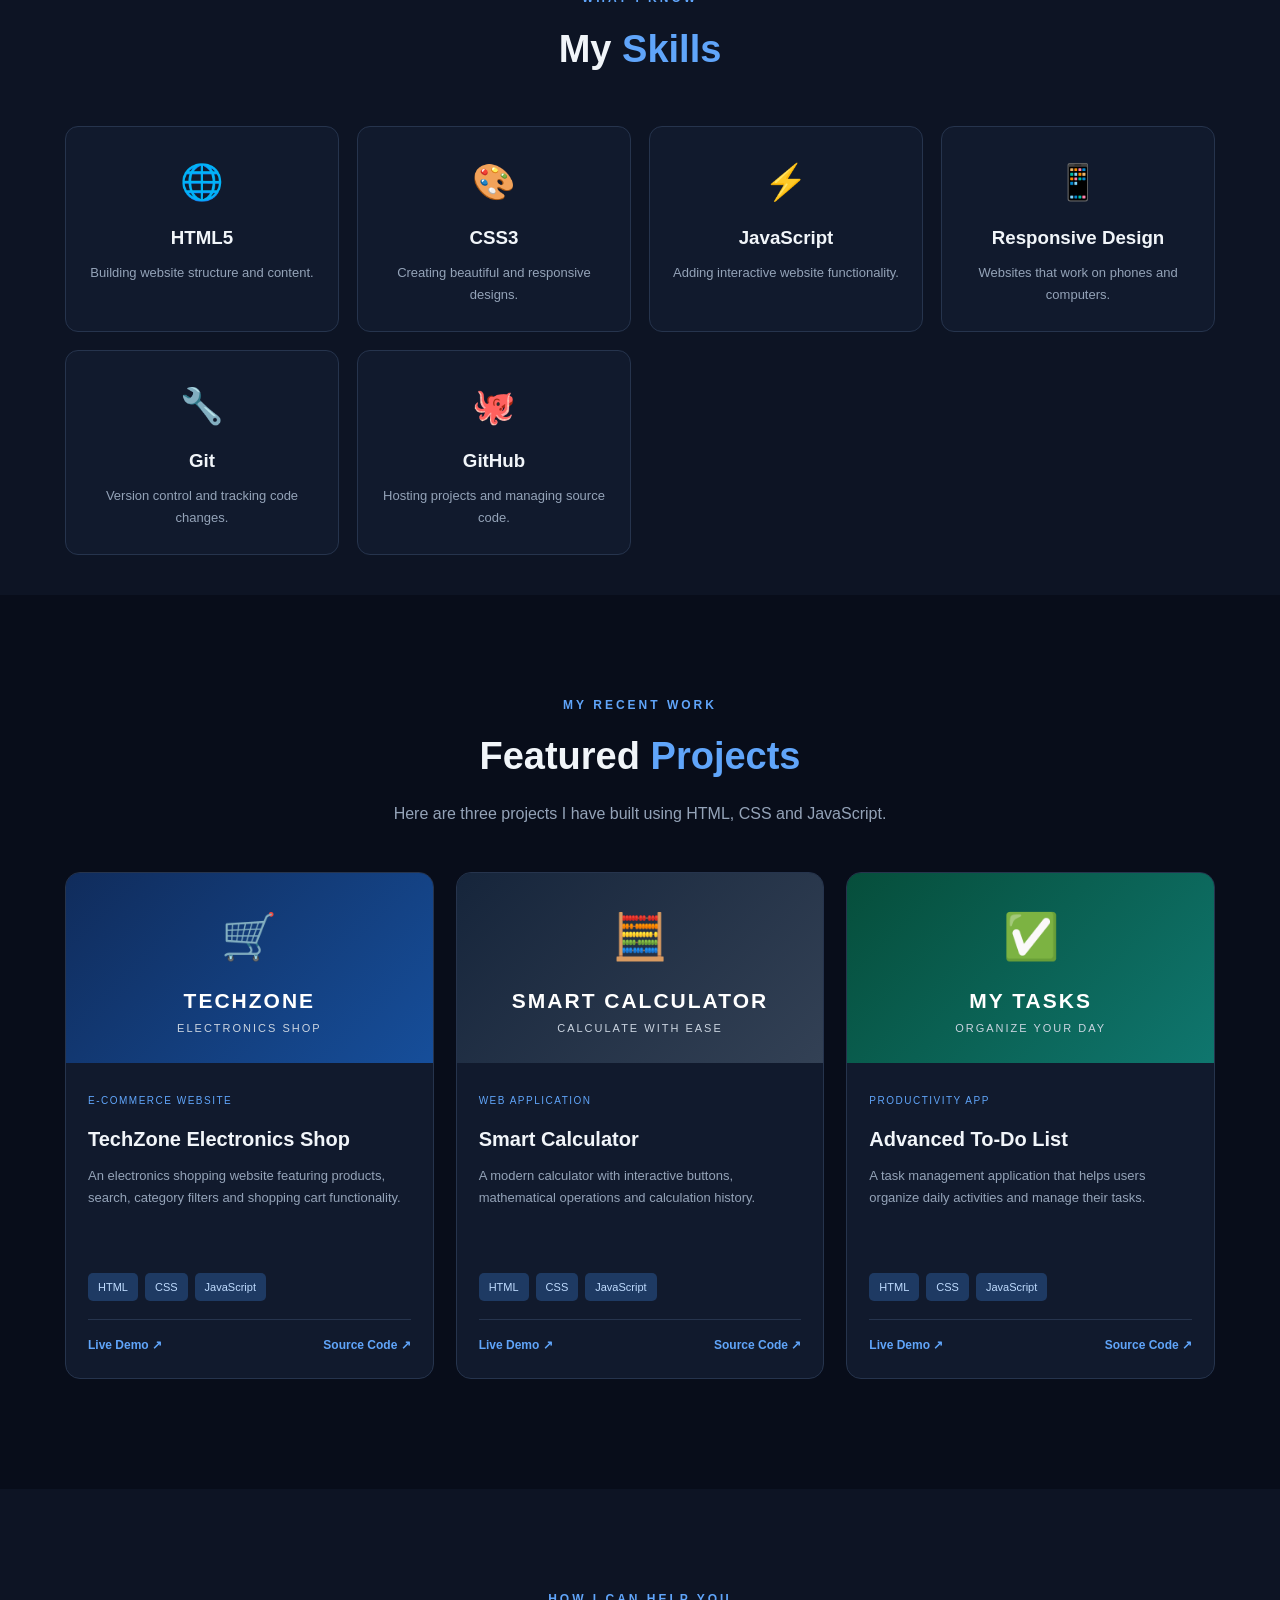
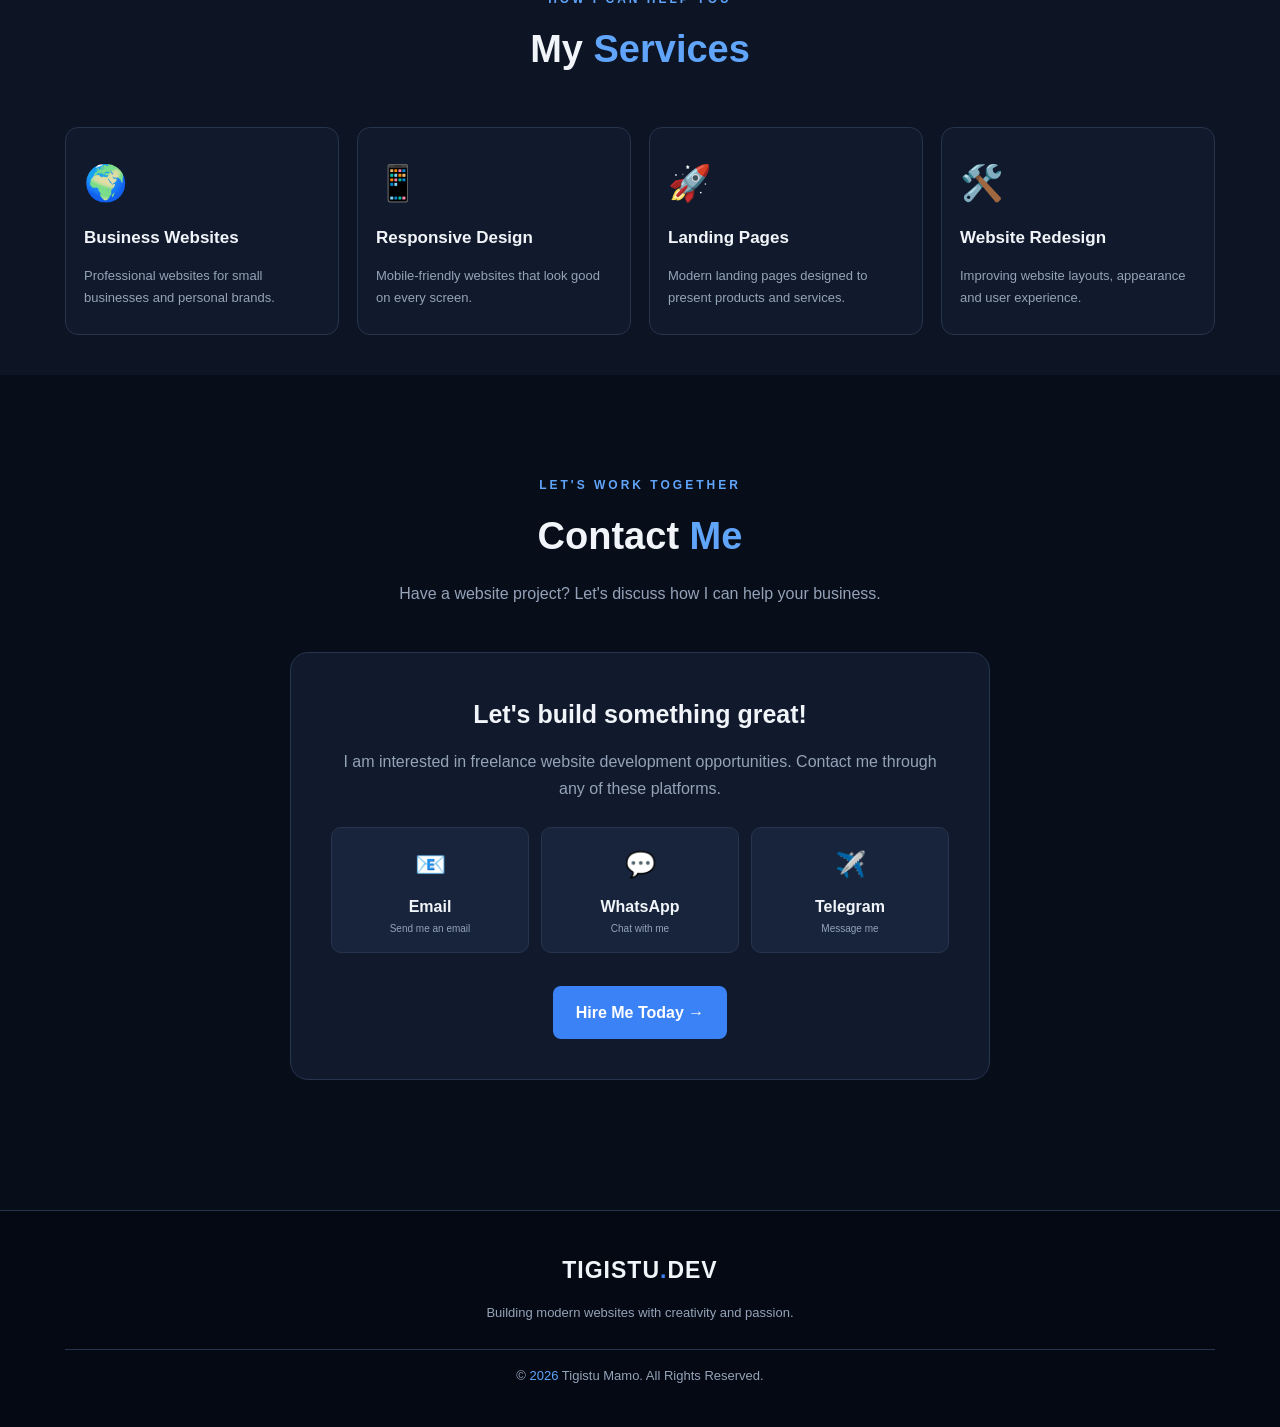
==== commit 7144bd66: "Revise 'About Me' section with new content Updated the 'About Me' section to provide a more detailed" ====
--- a/index.html
+++ b/index.html
@@ -112,25 +112,40 @@
       </div>
 
       <div class="about-content">
-
         <div class="about-card">
-          <div class="about-icon">👨‍💻</div>
-          <h3>Who I Am</h3>
-
-          <p>
-            My name is Tigistu Mamo. I am a passionate
-            beginner freelance web developer who enjoys
-            building websites and learning new technologies.
-          </p>
-
-          <p>
-            I focus on creating clean designs, responsive
-            layouts and useful website experiences.
-            My goal is to help individuals and businesses
-            establish a professional online presence.
-          </p>
-
-        </div>
+
+  <div class="about-icon">👨‍💻</div>
+
+  <h3>Who I Am</h3>
+
+  <p>
+    Hello! I'm Tigistu Mamo, a freelance web developer
+    passionate about creating modern, responsive and
+    user-friendly websites.
+  </p>
+
+  <p>
+    I build websites using HTML, CSS and JavaScript.
+    I enjoy turning ideas into practical digital
+    experiences that work smoothly on mobile phones
+    and desktop computers.
+  </p>
+
+  <p>
+    I have completed projects including an electronics
+    shopping website, a smart calculator and an
+    advanced task management application.
+  </p>
+
+  <p>
+    My goal is to help businesses and individuals
+    establish a professional online presence through
+    clean design and functional websites.
+  </p>
+
+        </div>
+
+        
 
         <div class="about-stats">
 
--- a/style.css
+++ b/style.css
@@ -0,0 +1,712 @@
+/* GENERAL SETTINGS */
+
+* {
+  margin: 0;
+  padding: 0;
+  box-sizing: border-box;
+}
+
+html {
+  scroll-behavior: smooth;
+  scroll-padding-top: 85px;
+}
+
+body {
+  font-family: Arial, Helvetica, sans-serif;
+  background: #080d1a;
+  color: #f1f5f9;
+  line-height: 1.7;
+}
+
+:root {
+  --background: #080d1a;
+  --card: #111a2d;
+  --blue: #3b82f6;
+  --light-blue: #60a5fa;
+  --text: #f1f5f9;
+  --muted: #94a3b8;
+  --border: #26344d;
+}
+
+.container {
+  width: 90%;
+  max-width: 1150px;
+  margin: auto;
+}
+
+a {
+  text-decoration: none;
+  color: inherit;
+}
+
+span {
+  color: var(--light-blue);
+}
+
+.section {
+  padding-top: 100px;
+  padding-bottom: 40px;
+}
+
+.section-heading {
+  text-align: center;
+  margin-bottom: 45px;
+}
+
+.section-heading h2 {
+  font-size: 38px;
+  margin-top: 8px;
+}
+
+.small-heading {
+  color: var(--light-blue);
+  font-size: 12px;
+  font-weight: bold;
+  letter-spacing: 3px;
+}
+
+.section-description {
+  color: var(--muted);
+  margin-top: 12px;
+}
+
+/* NAVIGATION */
+
+.header {
+  position: sticky;
+  top: 0;
+  z-index: 1000;
+  background: rgba(8, 13, 26, 0.96);
+  border-bottom: 1px solid var(--border);
+  backdrop-filter: blur(12px);
+}
+
+.navbar {
+  min-height: 75px;
+  display: flex;
+  align-items: center;
+  justify-content: space-between;
+}
+
+.logo {
+  font-size: 23px;
+  font-weight: 900;
+  letter-spacing: 1px;
+}
+
+.logo span {
+  color: var(--blue);
+}
+
+.nav-links {
+  display: flex;
+  list-style: none;
+  align-items: center;
+  gap: 28px;
+}
+
+.nav-links a {
+  color: #cbd5e1;
+  font-size: 14px;
+  transition: 0.3s;
+}
+
+.nav-links a:hover {
+  color: var(--light-blue);
+}
+
+.nav-links .nav-contact {
+  background: var(--blue);
+  padding: 11px 17px;
+  border-radius: 8px;
+  color: white;
+}
+
+.menu-btn {
+  display: none;
+  background: transparent;
+  color: white;
+  border: none;
+  font-size: 27px;
+  cursor: pointer;
+}
+
+/* HERO */
+
+.hero {
+  min-height: 590px;
+  display: flex;
+  align-items: center;
+  justify-content: space-between;
+  gap: 55px;
+  padding-top: 60px;
+  padding-bottom: 60px;
+}
+
+.hero-content {
+  flex: 1;
+}
+
+.hero-content h1 {
+  font-size: clamp(38px, 6vw, 65px);
+  line-height: 1.2;
+  margin: 20px 0 10px;
+}
+
+.hero-content h2 {
+  color: var(--light-blue);
+  font-size: 27px;
+}
+
+.hero-description {
+  color: var(--muted);
+  max-width: 520px;
+  margin: 20px 0 30px;
+  font-size: 16px;
+}
+
+.hero-buttons {
+  display: flex;
+  gap: 15px;
+  flex-wrap: wrap;
+}
+
+.btn {
+  display: inline-block;
+  padding: 13px 23px;
+  border-radius: 8px;
+  font-weight: bold;
+  transition: 0.3s;
+}
+
+.primary {
+  background: var(--blue);
+  color: white;
+}
+
+.secondary {
+  border: 1px solid var(--blue);
+  color: var(--light-blue);
+}
+
+.btn:hover {
+  transform: translateY(-4px);
+  opacity: 0.9;
+}
+
+.availability {
+  margin-top: 27px;
+  color: #a5b4c8;
+  font-size: 13px;
+}
+
+.online-dot {
+  display: inline-block;
+  width: 9px;
+  height: 9px;
+  background: #22c55e;
+  border-radius: 50%;
+  margin-right: 8px;
+}
+
+.hero-image {
+  flex: 0 0 330px;
+  height: 370px;
+  position: relative;
+  display: flex;
+  align-items: center;
+  justify-content: center;
+}
+
+.image-glow {
+  position: absolute;
+  width: 300px;
+  height: 300px;
+  background: var(--blue);
+  filter: blur(110px);
+  opacity: 0.35;
+}
+
+.profile-photo {
+  width: 290px;
+  height: 330px;
+  object-fit: cover;
+  border: 3px solid var(--blue);
+  border-radius: 25px;
+  position: relative;
+  z-index: 1;
+  background: var(--card);
+}
+
+.image-label {
+  position: absolute;
+  z-index: 2;
+  bottom: 0;
+  left: -35px;
+  display: flex;
+  align-items: center;
+  gap: 12px;
+  background: #17243b;
+  border: 1px solid var(--border);
+  padding: 12px 17px;
+  border-radius: 12px;
+}
+
+.image-label span {
+  font-size: 25px;
+}
+
+.image-label strong,
+.image-label small {
+  display: block;
+}
+
+.image-label small {
+  color: var(--muted);
+  font-size: 11px;
+}
+
+/* ABOUT */
+
+.about-content {
+  display: grid;
+  grid-template-columns: 1.3fr 1fr;
+  gap: 25px;
+}
+
+.about-card,
+.stat-card {
+  background: var(--card);
+  border: 1px solid var(--border);
+  border-radius: 15px;
+  padding: 28px;
+}
+
+.about-icon {
+  font-size: 35px;
+  margin-bottom: 10px;
+}
+
+.about-card h3 {
+  font-size: 23px;
+  margin-bottom: 15px;
+}
+
+.about-card p {
+  color: var(--muted);
+  margin-bottom: 12px;
+}
+
+.about-stats {
+  display: grid;
+  grid-template-columns: 1fr 1fr;
+  gap: 15px;
+}
+
+.stat-card {
+  text-align: center;
+  padding: 20px 10px;
+}
+
+.stat-card h3 {
+  color: var(--light-blue);
+  font-size: 30px;
+}
+
+.stat-card p {
+  color: var(--muted);
+  font-size: 13px;
+}
+
+/* SKILLS */
+
+.skills-section,
+.services-section {
+  background: #0d1424;
+  margin-top: 70px;
+}
+
+.skills-grid {
+  display: grid;
+  grid-template-columns: repeat(4, 1fr);
+  gap: 18px;
+}
+
+.skill-card {
+  background: var(--card);
+  border: 1px solid var(--border);
+  border-radius: 13px;
+  padding: 25px 18px;
+  text-align: center;
+  transition: 0.3s;
+}
+
+.skill-card:hover,
+.project-card:hover,
+.service-card:hover {
+  transform: translateY(-7px);
+  border-color: var(--blue);
+}
+
+.skill-icon {
+  font-size: 35px;
+  margin-bottom: 10px;
+}
+
+.skill-card h3 {
+  margin-bottom: 8px;
+}
+
+.skill-card p {
+  color: var(--muted);
+  font-size: 13px;
+}
+
+/* PROJECTS */
+
+.projects-grid {
+  display: grid;
+  grid-template-columns: repeat(3, 1fr);
+  gap: 22px;
+}
+
+.project-card {
+  background: var(--card);
+  border: 1px solid var(--border);
+  border-radius: 15px;
+  overflow: hidden;
+  transition: 0.3s;
+}
+
+.project-preview {
+  min-height: 190px;
+  display: flex;
+  flex-direction: column;
+  align-items: center;
+  justify-content: center;
+  background: linear-gradient(135deg, #102c5c, #164e9a);
+  text-align: center;
+}
+
+.calculator {
+  background: linear-gradient(135deg, #16253b, #334155);
+}
+
+.todo {
+  background: linear-gradient(135deg, #064e3b, #0f766e);
+}
+
+.preview-icon {
+  font-size: 45px;
+  margin-bottom: 8px;
+}
+
+.project-preview h3 {
+  color: white;
+  font-size: 21px;
+  letter-spacing: 2px;
+}
+
+.project-preview p {
+  color: #cbd5e1;
+  font-size: 11px;
+  letter-spacing: 2px;
+}
+
+.project-info {
+  padding: 22px;
+}
+
+.project-category {
+  color: var(--light-blue);
+  font-size: 10px;
+  letter-spacing: 1.5px;
+}
+
+.project-info h3 {
+  font-size: 20px;
+  margin: 9px 0;
+}
+
+.project-info p {
+  color: var(--muted);
+  font-size: 13px;
+  min-height: 90px;
+}
+
+.tech-tags {
+  display: flex;
+  flex-wrap: wrap;
+  gap: 7px;
+  margin: 18px 0;
+}
+
+.tech-tags span {
+  background: #1e3a63;
+  color: #bfdbfe;
+  padding: 5px 10px;
+  border-radius: 5px;
+  font-size: 11px;
+}
+
+.project-links {
+  display: flex;
+  justify-content: space-between;
+  gap: 10px;
+  border-top: 1px solid var(--border);
+  padding-top: 15px;
+}
+
+.project-links a {
+  color: var(--light-blue);
+  font-size: 12px;
+  font-weight: bold;
+}
+
+.project-links a:hover {
+  color: white;
+}
+
+/* SERVICES */
+
+.services-grid {
+  display: grid;
+  grid-template-columns: repeat(4, 1fr);
+  gap: 18px;
+}
+
+.service-card {
+  padding: 25px 18px;
+  border-radius: 13px;
+  background: var(--card);
+  border: 1px solid var(--border);
+  transition: 0.3s;
+}
+
+.service-icon {
+  font-size: 35px;
+}
+
+.service-card h3 {
+  margin: 12px 0;
+  font-size: 17px;
+}
+
+.service-card p {
+  color: var(--muted);
+  font-size: 13px;
+}
+
+/* CONTACT */
+
+.contact-card {
+  max-width: 700px;
+  margin: auto;
+  text-align: center;
+  padding: 40px;
+  background: var(--card);
+  border: 1px solid var(--border);
+  border-radius: 18px;
+}
+
+.contact-card h3 {
+  font-size: 25px;
+  margin-bottom: 12px;
+}
+
+.contact-card > p {
+  color: var(--muted);
+  margin-bottom: 25px;
+}
+
+.contact-links {
+  display: grid;
+  grid-template-columns: 1fr 1fr 1fr;
+  gap: 12px;
+  margin-bottom: 28px;
+}
+
+.contact-item {
+  background: #17243b;
+  border: 1px solid var(--border);
+  border-radius: 10px;
+  padding: 15px 8px;
+  display: flex;
+  flex-direction: column;
+  align-items: center;
+  gap: 7px;
+  transition: 0.3s;
+}
+
+.contact-item:hover {
+  border-color: var(--blue);
+}
+
+.contact-item > span {
+  font-size: 25px;
+}
+
+.contact-item strong,
+.contact-item small {
+  display: block;
+}
+
+.contact-item small {
+  color: var(--muted);
+  font-size: 10px;
+}
+
+.contact-button {
+  margin-top: 5px;
+}
+
+/* FOOTER */
+
+.footer {
+  margin-top: 90px;
+  padding: 40px 0;
+  text-align: center;
+  background: #050914;
+  border-top: 1px solid var(--border);
+}
+
+.footer p {
+  color: var(--muted);
+  margin-top: 12px;
+  font-size: 13px;
+}
+
+.copyright {
+  padding-top: 15px;
+  border-top: 1px solid var(--border);
+  margin-top: 25px !important;
+}
+
+/* MOBILE RESPONSIVE */
+
+@media (max-width: 850px) {
+
+  .menu-btn {
+    display: block;
+  }
+
+  .nav-links {
+    display: none;
+    position: absolute;
+    top: 75px;
+    left: 0;
+    width: 100%;
+    background: #111a2d;
+    flex-direction: column;
+    align-items: stretch;
+    gap: 0;
+    padding: 12px 5% 20px;
+    border-bottom: 1px solid var(--border);
+  }
+
+  .nav-links.active {
+    display: flex;
+  }
+
+  .nav-links a {
+    display: block;
+    padding: 12px;
+  }
+
+  .hero {
+    flex-direction: column-reverse;
+    text-align: center;
+    gap: 35px;
+  }
+
+  .hero-image {
+    flex-basis: auto;
+    width: 100%;
+    max-width: 330px;
+  }
+
+  .hero-description {
+    margin-left: auto;
+    margin-right: auto;
+  }
+
+  .hero-buttons {
+    justify-content: center;
+  }
+
+  .about-content {
+    grid-template-columns: 1fr;
+  }
+
+  .skills-grid,
+  .services-grid {
+    grid-template-columns: repeat(2, 1fr);
+  }
+
+  .projects-grid {
+    grid-template-columns: repeat(2, 1fr);
+  }
+
+}
+
+@media (max-width: 550px) {
+
+  .container {
+    width: 92%;
+  }
+
+  .section {
+    padding-top: 75px;
+  }
+
+  .section-heading h2 {
+    font-size: 31px;
+  }
+
+  .hero-content h1 {
+    font-size: 40px;
+  }
+
+  .hero-content h2 {
+    font-size: 21px;
+  }
+
+  .hero-image {
+    height: 320px;
+  }
+
+  .profile-photo {
+    width: 245px;
+    height: 285px;
+  }
+
+  .image-label {
+    left: -5px;
+  }
+
+  .projects-grid {
+    grid-template-columns: 1fr;
+  }
+
+  .contact-links {
+    grid-template-columns: 1fr;
+  }
+
+  .contact-card {
+    padding: 25px 15px;
+  }
+
+}
+
+@media (max-width: 350px) {
+
+  .skills-grid,
+  .services-grid {
+    grid-template-columns: 1fr;
+  }
+
+  .hero-content h1 {
+    font-size: 34px;
+  }
+
+}
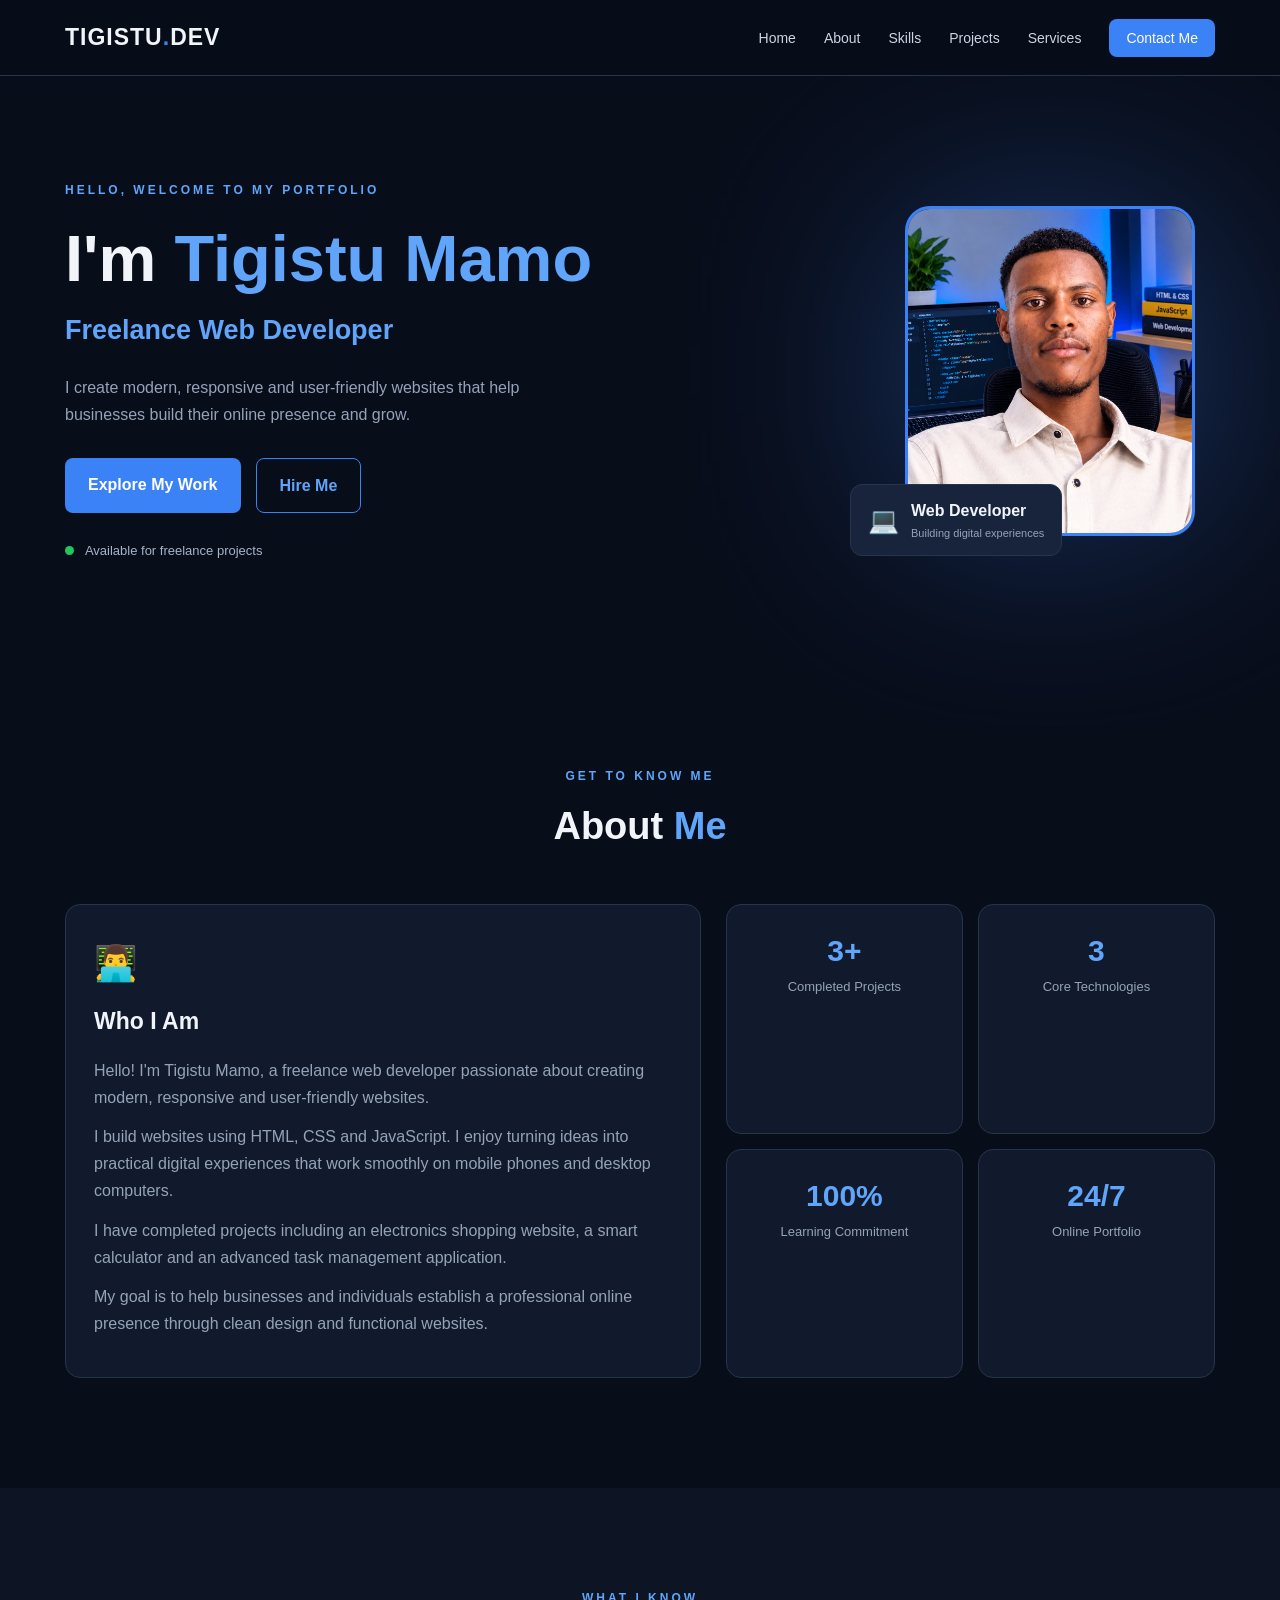
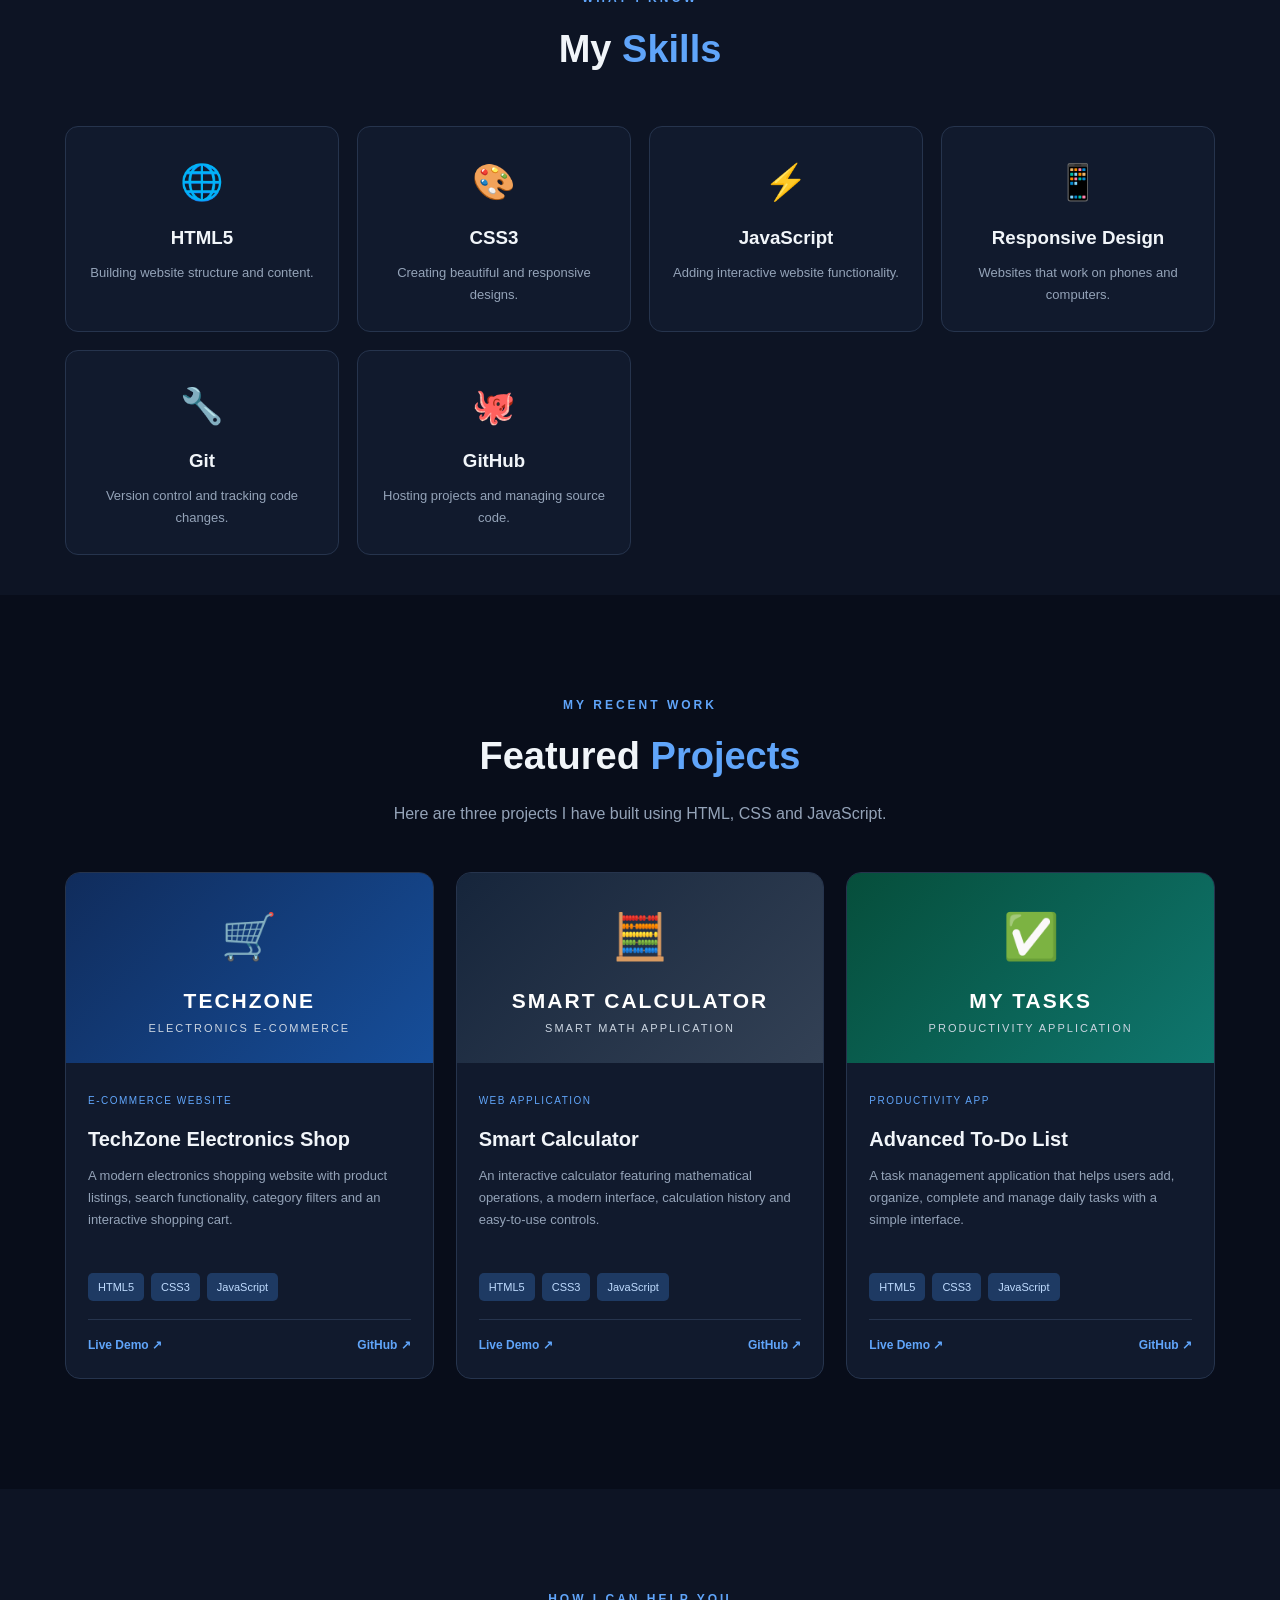
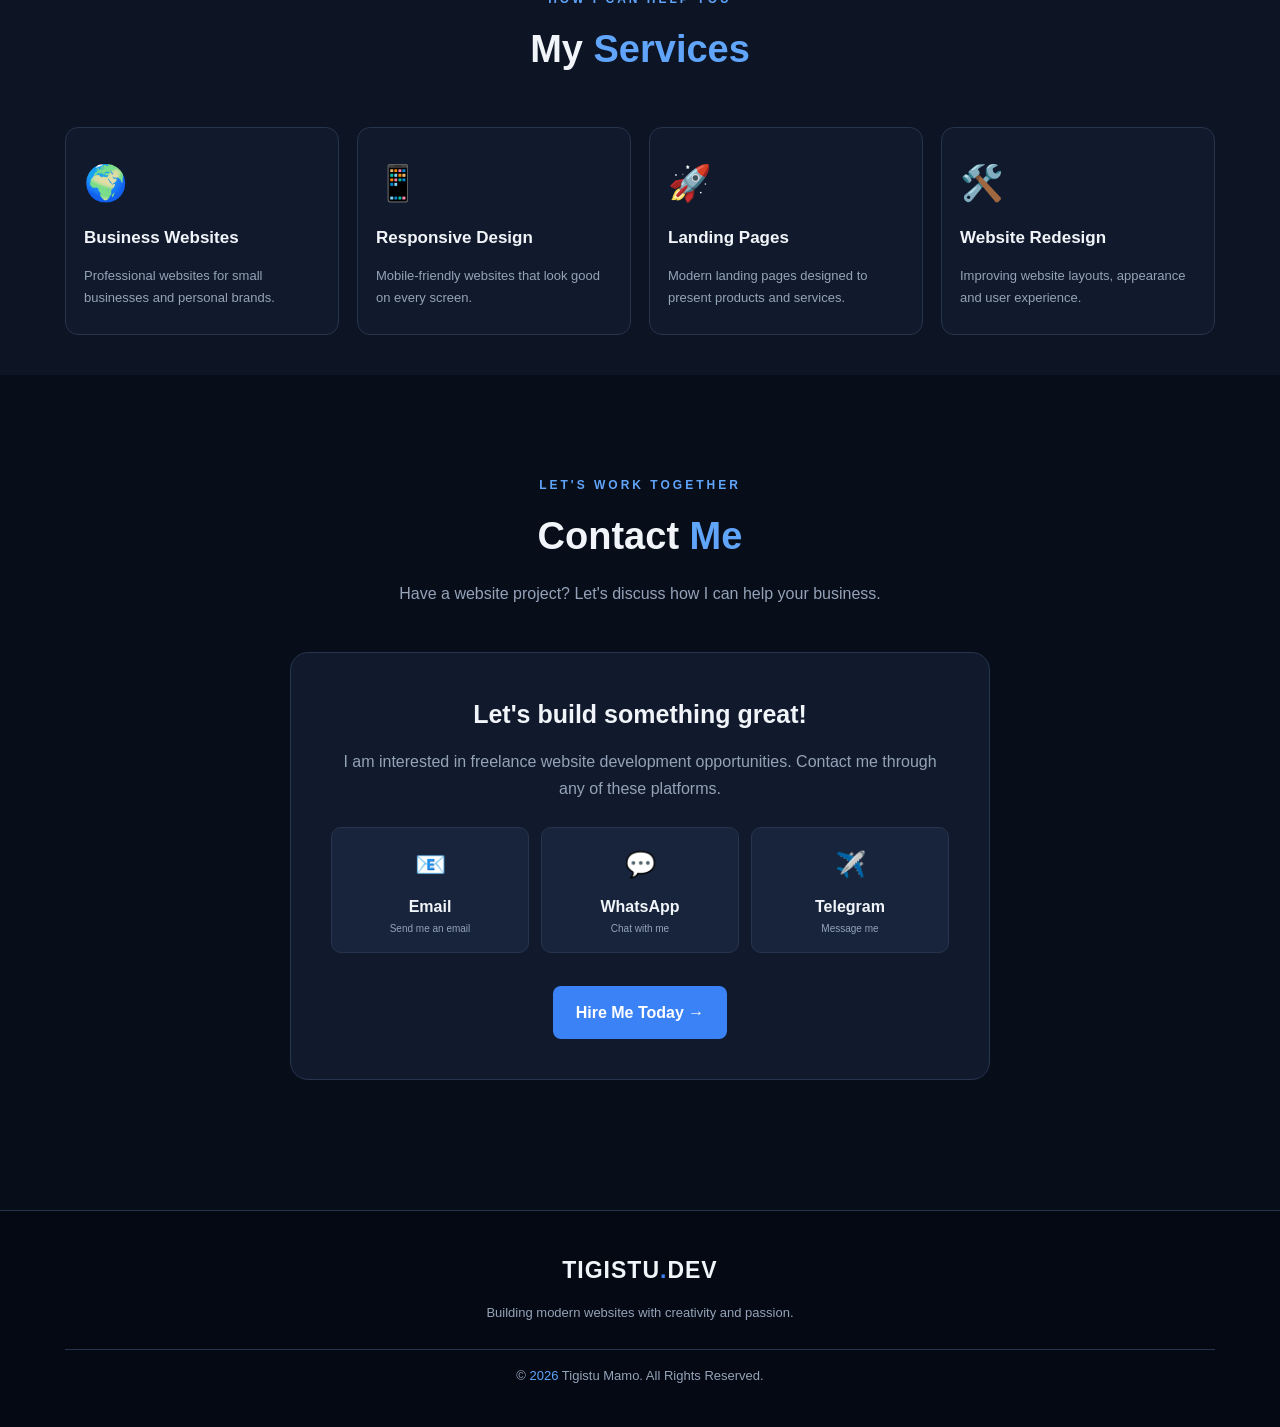
==== commit c5f7d8fc: "Update index.html" ====
--- a/index.html
+++ b/index.html
@@ -244,123 +244,134 @@
       </div>
 
       <div class="projects-grid">
-
-        <!-- PROJECT 1 -->
-        <article class="project-card">
-
-          <div class="project-preview electronics">
-            <div class="preview-icon">🛒</div>
-            <h3>TECHZONE</h3>
-            <p>ELECTRONICS SHOP</p>
-          </div>
-
-          <div class="project-info">
-            <span class="project-category">E-COMMERCE WEBSITE</span>
-
-            <h3>TechZone Electronics Shop</h3>
-
-            <p>
-              An electronics shopping website featuring
-              products, search, category filters and
-              shopping cart functionality.
-            </p>
-
-            <div class="tech-tags">
-              <span>HTML</span>
-              <span>CSS</span>
-              <span>JavaScript</span>
-            </div>
-
-            <div class="project-links">
-              <a href="Electronics.html" class="project-demo">
-                Live Demo ↗
-              </a>
-
-              <a href="https://tigistumamo606-spec.github.io/my-portfolio/" class="project-code">
-                Source Code ↗
-              </a>
-            </div>
-          </div>
-
-        </article>
-
-        <!-- PROJECT 2 -->
-        <article class="project-card">
-
-          <div class="project-preview calculator">
-            <div class="preview-icon">🧮</div>
-            <h3>SMART CALCULATOR</h3>
-            <p>CALCULATE WITH EASE</p>
-          </div>
-
-          <div class="project-info">
-            <span class="project-category">WEB APPLICATION</span>
-
-            <h3>Smart Calculator</h3>
-
-            <p>
-              A modern calculator with interactive
-              buttons, mathematical operations and
-              calculation history.
-            </p>
-
-            <div class="tech-tags">
-              <span>HTML</span>
-              <span>CSS</span>
-              <span>JavaScript</span>
-            </div>
-
-            <div class="project-links">
-              <a href="Calculator.html" class="project-demo">
-                Live Demo ↗
-              </a>
-
-              <a href="https://tigistumamo606-spec.github.io/my-portfolio/" class="project-code">
-                Source Code ↗
-              </a>
-            </div>
-          </div>
-
-        </article>
-
-        <!-- PROJECT 3 -->
-        <article class="project-card">
-
-          <div class="project-preview todo">
-            <div class="preview-icon">✅</div>
-            <h3>MY TASKS</h3>
-            <p>ORGANIZE YOUR DAY</p>
-          </div>
-
-          <div class="project-info">
-            <span class="project-category">PRODUCTIVITY APP</span>
-
-            <h3>Advanced To-Do List</h3>
-
-            <p>
-              A task management application that helps
-              users organize daily activities and
-              manage their tasks.
-            </p>
-
-            <div class="tech-tags">
-              <span>HTML</span>
-              <span>CSS</span>
-              <span>JavaScript</span>
-            </div>
-
-            <div class="project-links">
-              <a href="To-do-list.html" class="project-demo">
-                Live Demo ↗
-              </a>
-
-              <a href="https://tigistumamo606-spec.github.io/my-portfolio/" class="project-code">
-                Source Code ↗
-              </a>
-            </div>
-          </div>
-
-        </article>
+        
+<!-- PROJECT 1: TECHZONE -->
+<article class="project-card">
+
+  <div class="project-preview electronics">
+    <div class="preview-icon">🛒</div>
+    <h3>TECHZONE</h3>
+    <p>ELECTRONICS E-COMMERCE</p>
+  </div>
+
+  <div class="project-info">
+
+    <span class="project-category">E-COMMERCE WEBSITE</span>
+
+    <h3>TechZone Electronics Shop</h3>
+
+    <p>
+      A modern electronics shopping website with
+      product listings, search functionality,
+      category filters and an interactive shopping cart.
+    </p>
+
+    <div class="tech-tags">
+      <span>HTML5</span>
+      <span>CSS3</span>
+      <span>JavaScript</span>
+    </div>
+
+    <div class="project-links">
+      <a href="Electronics.html" class="project-demo">
+        Live Demo ↗
+      </a>
+      <a href="https://github.com/tigistumamo606-spec"
+         target="_blank" rel="noopener"
+         class="project-code">
+        GitHub ↗
+      </a>
+    </div>
+
+  </div>
+</article>
+
+
+<!-- PROJECT 2: SMART CALCULATOR -->
+<article class="project-card">
+
+  <div class="project-preview calculator">
+    <div class="preview-icon">🧮</div>
+    <h3>SMART CALCULATOR</h3>
+    <p>SMART MATH APPLICATION</p>
+  </div>
+
+  <div class="project-info">
+
+    <span class="project-category">WEB APPLICATION</span>
+
+    <h3>Smart Calculator</h3>
+
+    <p>
+      An interactive calculator featuring
+      mathematical operations, a modern interface,
+      calculation history and easy-to-use controls.
+    </p>
+
+    <div class="tech-tags">
+      <span>HTML5</span>
+      <span>CSS3</span>
+      <span>JavaScript</span>
+    </div>
+
+    <div class="project-links">
+      <a href="Calculator.html" class="project-demo">
+        Live Demo ↗
+      </a>
+      <a href="https://github.com/tigistumamo606-spec"
+         target="_blank" rel="noopener"
+         class="project-code">
+        GitHub ↗
+      </a>
+    </div>
+
+  </div>
+</article>
+
+
+<!-- PROJECT 3: ADVANCED TODO -->
+<article class="project-card">
+
+  <div class="project-preview todo">
+    <div class="preview-icon">✅</div>
+    <h3>MY TASKS</h3>
+    <p>PRODUCTIVITY APPLICATION</p>
+  </div>
+
+  <div class="project-info">
+
+    <span class="project-category">PRODUCTIVITY APP</span>
+
+    <h3>Advanced To-Do List</h3>
+
+    <p>
+      A task management application that helps
+      users add, organize, complete and manage
+      daily tasks with a simple interface.
+    </p>
+
+    <div class="tech-tags">
+      <span>HTML5</span>
+      <span>CSS3</span>
+      <span>JavaScript</span>
+    </div>
+
+    <div class="project-links">
+      <a href="To-do-list.html" class="project-demo">
+        Live Demo ↗
+      </a>
+      <a href="https://github.com/tigistumamo606-spec"
+         target="_blank" rel="noopener"
+         class="project-code">
+        GitHub ↗
+      </a>
+    </div>
+
+  </div>
+</article>
+
+
+        
 
       </div>
 
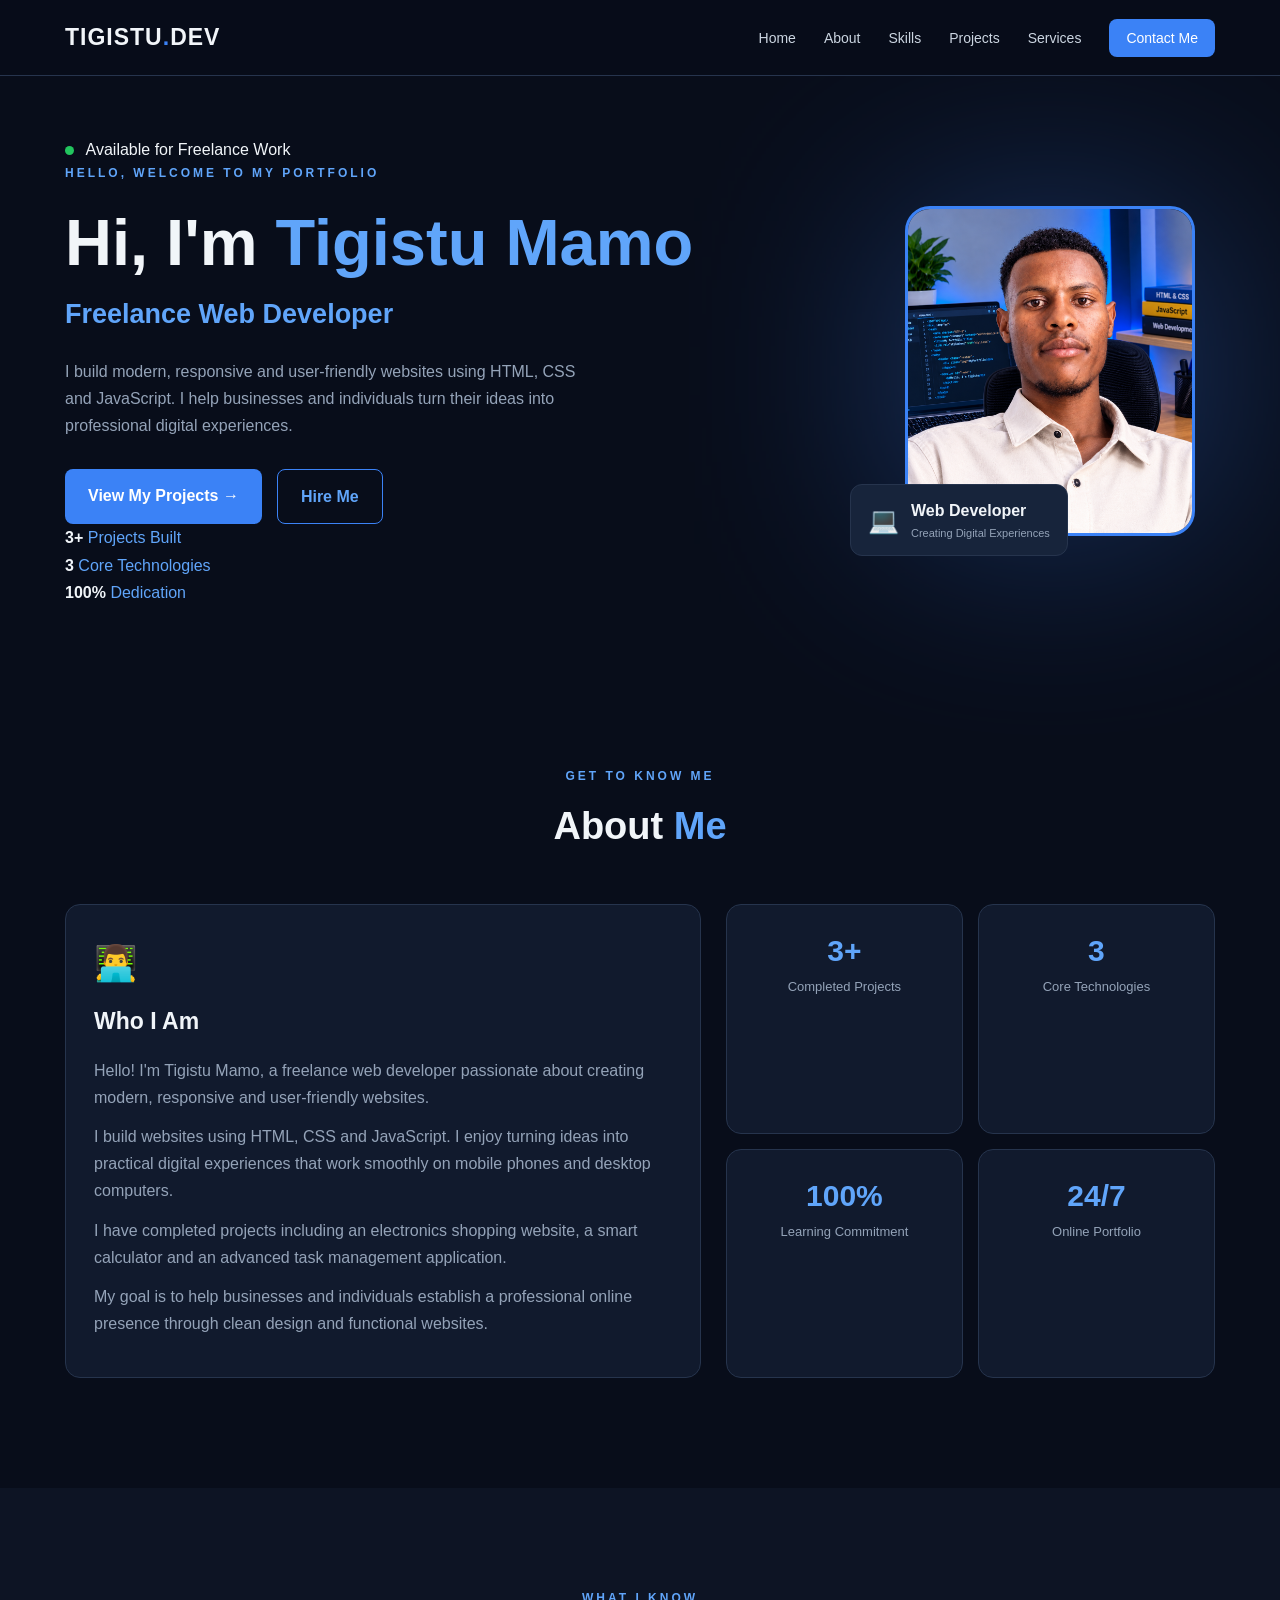
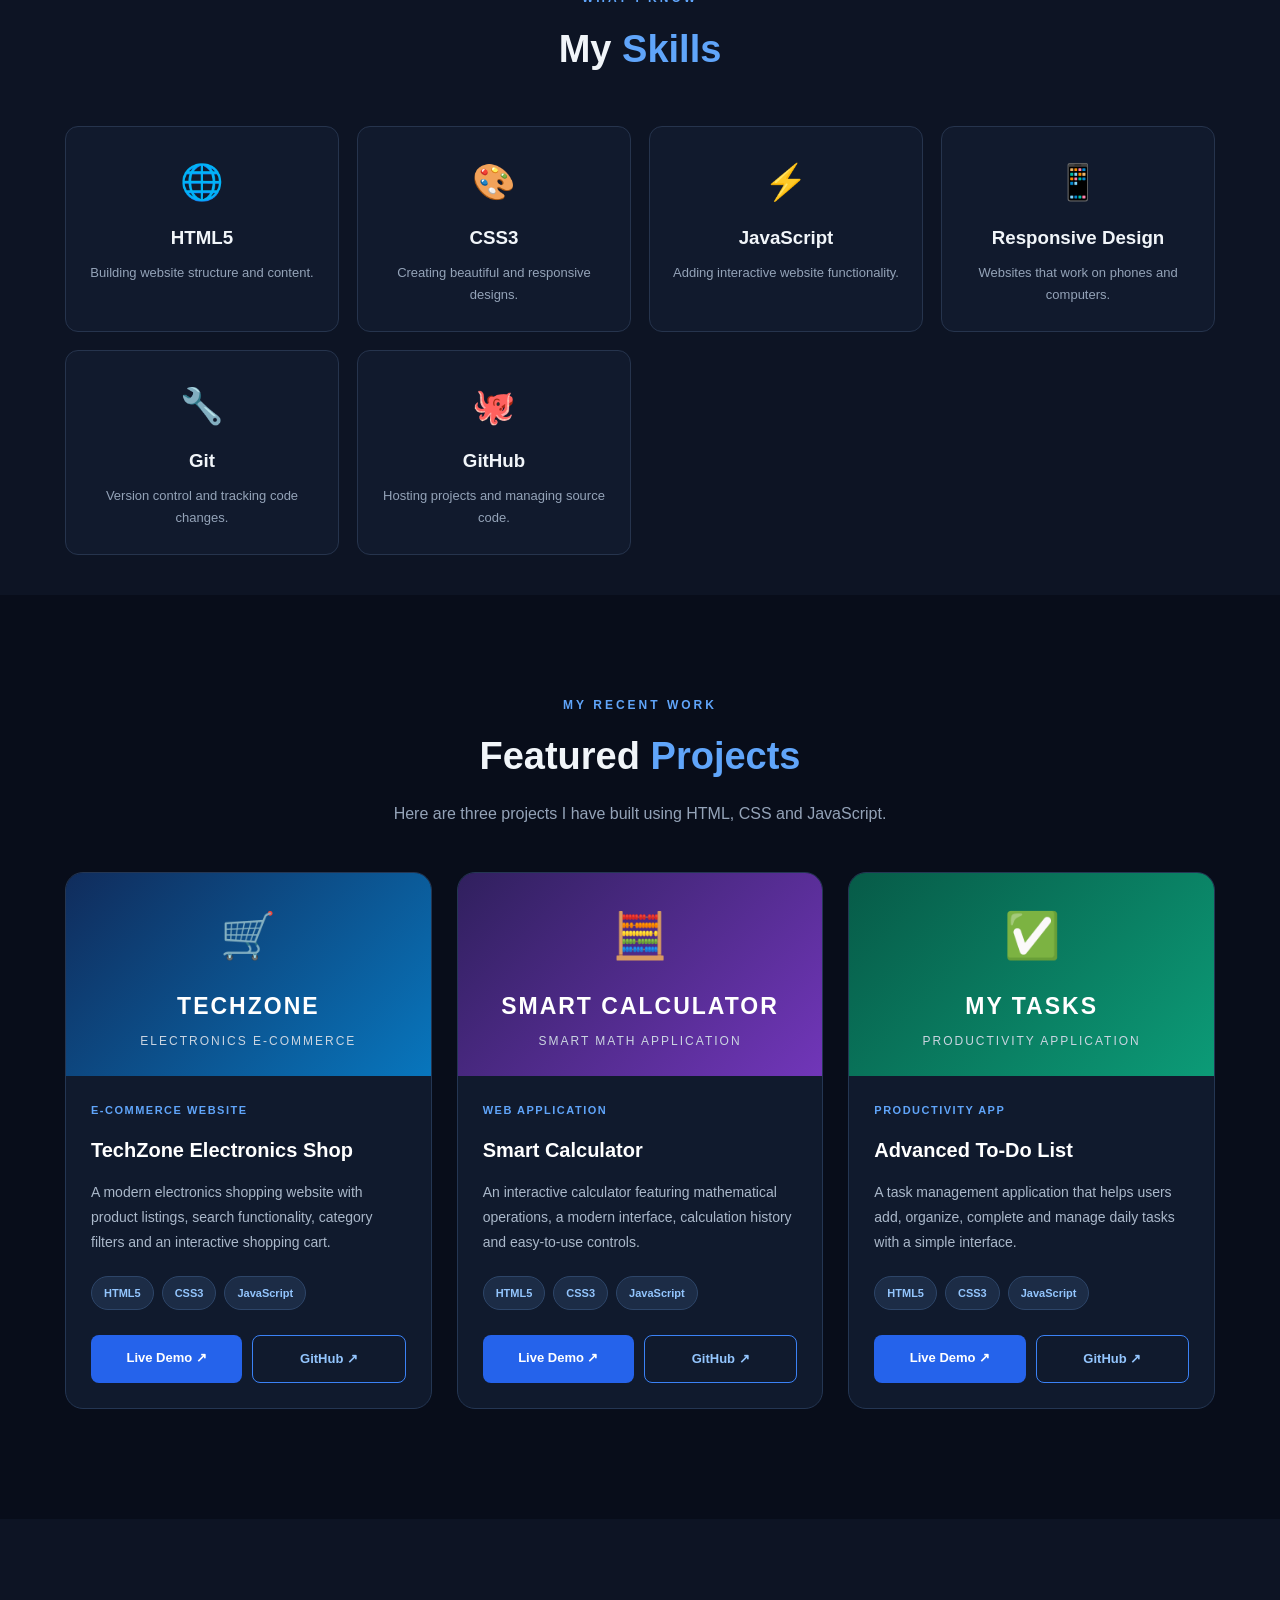
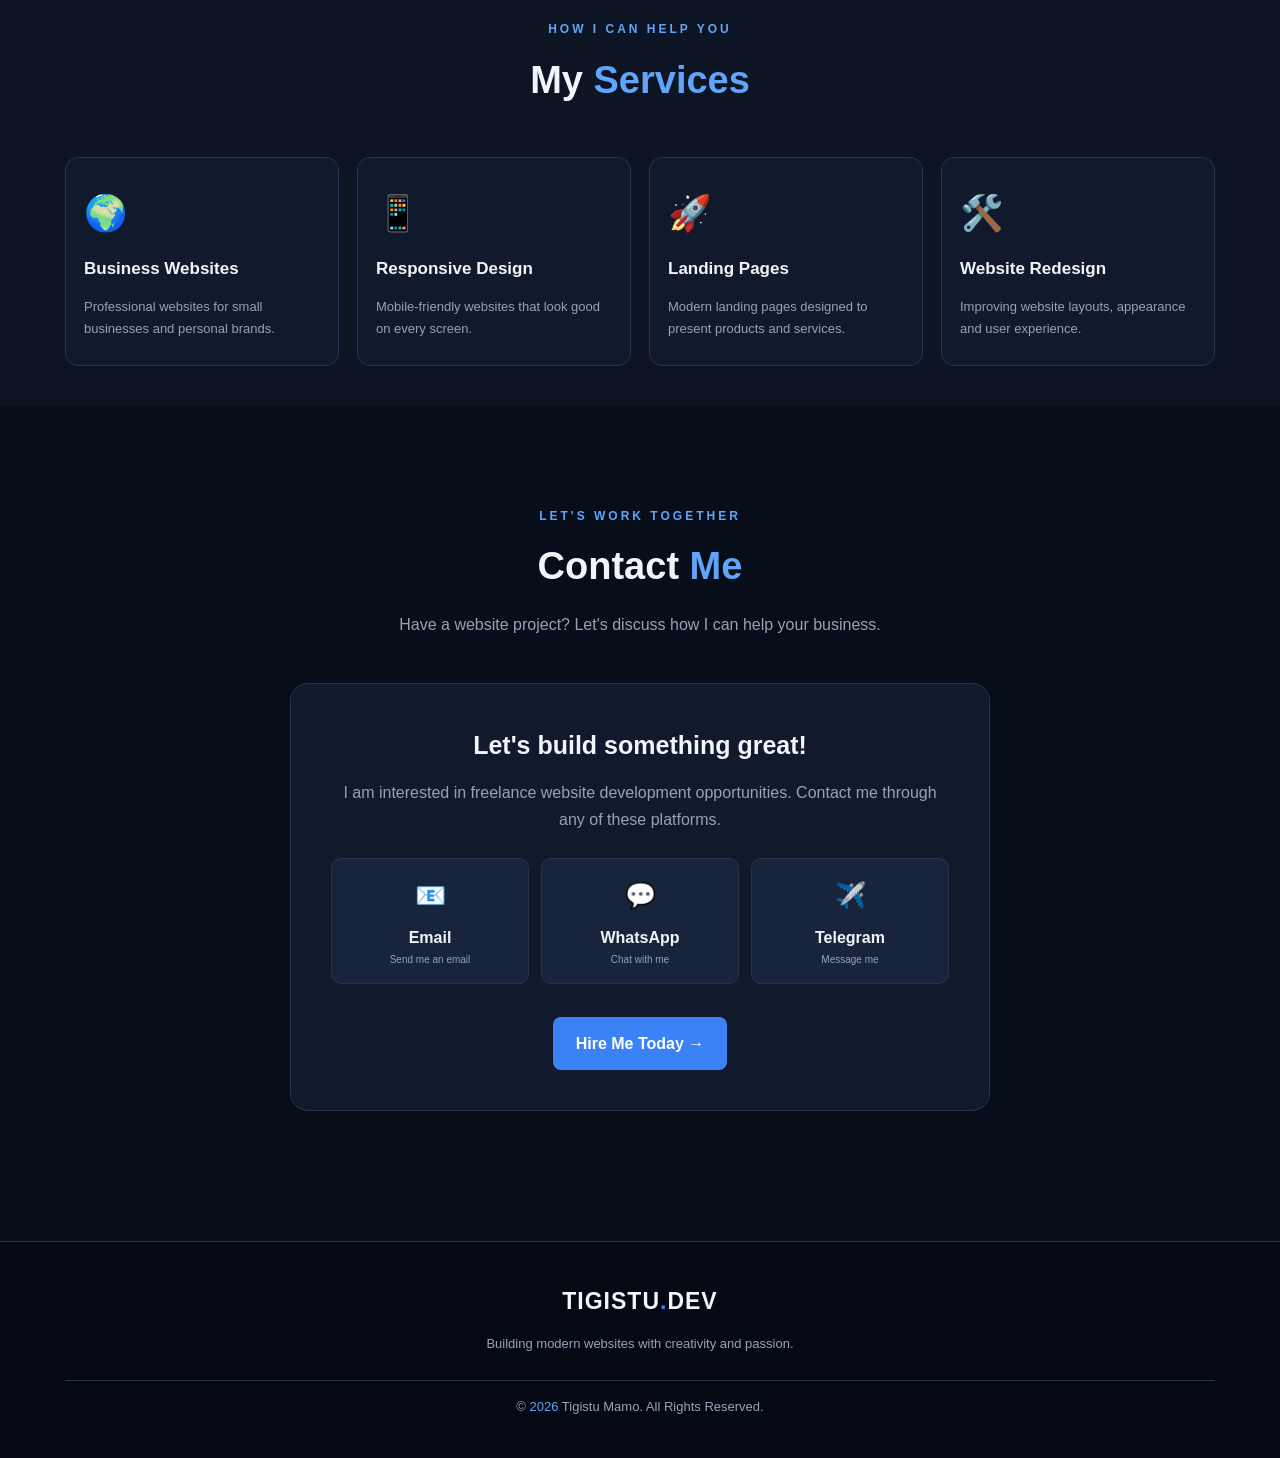
==== commit e8fbe9c0: "Refactor hero section in index.html" ====
--- a/index.html
+++ b/index.html
@@ -42,66 +42,95 @@
 
   <main>
 
-    <!-- HERO SECTION -->
-    <section class="hero container" id="home">
-
-      <div class="hero-content">
-
-        <p class="small-heading">
-          HELLO, WELCOME TO MY PORTFOLIO
-        </p>
-
-        <h1>
-          I'm <span>Tigistu Mamo</span>
-        </h1>
-
-        <h2>
-          Freelance Web Developer
-        </h2>
-
-        <p class="hero-description">
-          I create modern, responsive and user-friendly
-          websites that help businesses build their online
-          presence and grow.
-        </p>
-
-        <div class="hero-buttons">
-          <a href="#projects" class="btn primary">
-            Explore My Work
-          </a>
-
-          <a href="#contact" class="btn secondary">
-            Hire Me
-          </a>
-        </div>
-
-        <div class="availability">
-          <span class="online-dot"></span>
-          Available for freelance projects
-        </div>
-
-      </div>
-
-      <div class="hero-image">
-        <div class="image-glow"></div>
-
-        <img
-          src="profile.jpg"
-          alt="Tigistu Mamo - Web Developer"
-          class="profile-photo"
-        >
-
-        <div class="image-label">
-          <span>💻</span>
-          <div>
-            <strong>Web Developer</strong>
-            <small>Building digital experiences</small>
-          </div>
-        </div>
-
-      </div>
-
-    </section>
+    
+    
+<!-- PROFESSIONAL HERO SECTION -->
+
+<section class="hero container" id="home">
+
+  <div class="hero-content">
+
+    <div class="hero-badge">
+      <span class="online-dot"></span>
+      Available for Freelance Work
+    </div>
+
+    <p class="small-heading">
+      HELLO, WELCOME TO MY PORTFOLIO
+    </p>
+
+    <h1>
+      Hi, I'm <span>Tigistu Mamo</span>
+    </h1>
+
+    <h2>
+      Freelance Web Developer
+    </h2>
+
+    <p class="hero-description">
+      I build modern, responsive and user-friendly
+      websites using HTML, CSS and JavaScript.
+      I help businesses and individuals turn their
+      ideas into professional digital experiences.
+    </p>
+
+    <div class="hero-buttons">
+
+      <a href="#projects" class="btn primary">
+        View My Projects →
+      </a>
+
+      <a href="#contact" class="btn secondary">
+        Hire Me
+      </a>
+
+    </div>
+
+    <div class="hero-social-proof">
+      <div class="hero-stat">
+        <strong>3+</strong>
+        <span>Projects Built</span>
+      </div>
+
+      <div class="hero-stat">
+        <strong>3</strong>
+        <span>Core Technologies</span>
+      </div>
+
+      <div class="hero-stat">
+        <strong>100%</strong>
+        <span>Dedication</span>
+      </div>
+    </div>
+
+  </div>
+
+  <div class="hero-image">
+
+    <div class="image-glow"></div>
+
+    <img
+      src="profile.jpg"
+      alt="Tigistu Mamo, freelance web developer"
+      class="profile-photo"
+    >
+
+    <div class="image-label">
+      <span>💻</span>
+
+      <div>
+        <strong>Web Developer</strong>
+        <small>Creating Digital Experiences</small>
+      </div>
+    </div>
+
+  </div>
+
+</section>
+
+  
+
+    
 
     <!-- ABOUT -->
     <section class="section container" id="about">
--- a/style.css
+++ b/style.css
@@ -364,19 +364,36 @@
 
 /* PROJECTS */
 
+/* PROJECT SECTION */
+
 .projects-grid {
   display: grid;
-  grid-template-columns: repeat(3, 1fr);
-  gap: 22px;
-}
+  grid-template-columns: repeat(3, minmax(0, 1fr));
+  gap: 25px;
+  margin-top: 40px;
+}
+
+/* PROJECT CARD */
 
 .project-card {
-  background: var(--card);
-  border: 1px solid var(--border);
-  border-radius: 15px;
+  background: #101a2d;
+  border: 1px solid #243653;
+  border-radius: 18px;
   overflow: hidden;
-  transition: 0.3s;
-}
+  transition: transform 0.35s ease,
+              border-color 0.35s ease,
+              box-shadow 0.35s ease;
+  display: flex;
+  flex-direction: column;
+}
+
+.project-card:hover {
+  transform: translateY(-9px);
+  border-color: #3b82f6;
+  box-shadow: 0 15px 40px rgba(37, 99, 235, 0.2);
+}
+
+/* PROJECT PREVIEW */
 
 .project-preview {
   min-height: 190px;
@@ -384,84 +401,172 @@
   flex-direction: column;
   align-items: center;
   justify-content: center;
-  background: linear-gradient(135deg, #102c5c, #164e9a);
   text-align: center;
-}
-
-.calculator {
-  background: linear-gradient(135deg, #16253b, #334155);
-}
-
-.todo {
-  background: linear-gradient(135deg, #064e3b, #0f766e);
+  padding: 25px;
+  position: relative;
+  overflow: hidden;
+}
+
+.project-preview h3 {
+  color: #ffffff;
+  font-size: 23px;
+  letter-spacing: 2px;
+  margin: 12px 0 5px;
+}
+
+.project-preview p {
+  color: #cbd5e1;
+  font-size: 12px;
+  letter-spacing: 2px;
 }
 
 .preview-icon {
   font-size: 45px;
-  margin-bottom: 8px;
-}
-
-.project-preview h3 {
-  color: white;
-  font-size: 21px;
-  letter-spacing: 2px;
-}
-
-.project-preview p {
-  color: #cbd5e1;
+  transition: transform 0.35s ease;
+}
+
+.project-card:hover .preview-icon {
+  transform: scale(1.2);
+}
+
+/* DIFFERENT PROJECT COLORS */
+
+.electronics {
+  background: linear-gradient(135deg, #102c5c, #0876bd);
+}
+
+.calculator {
+  background: linear-gradient(135deg, #30205e, #7136b9);
+}
+
+.todo {
+  background: linear-gradient(135deg, #075b48, #0c9b77);
+}
+
+/* PROJECT INFORMATION */
+
+.project-info {
+  padding: 25px;
+  display: flex;
+  flex-direction: column;
+  flex: 1;
+}
+
+.project-category {
+  color: #60a5fa;
   font-size: 11px;
-  letter-spacing: 2px;
-}
-
-.project-info {
-  padding: 22px;
-}
-
-.project-category {
-  color: var(--light-blue);
-  font-size: 10px;
+  font-weight: 700;
   letter-spacing: 1.5px;
 }
 
 .project-info h3 {
+  color: #ffffff;
   font-size: 20px;
-  margin: 9px 0;
+  margin: 13px 0;
 }
 
 .project-info p {
-  color: var(--muted);
+  color: #aab8ca;
+  font-size: 14px;
+  line-height: 1.8;
+  margin-bottom: 20px;
+}
+
+/* TECHNOLOGY TAGS */
+
+.tech-tags {
+  display: flex;
+  flex-wrap: wrap;
+  gap: 8px;
+  margin-bottom: 25px;
+}
+
+.tech-tags span {
+  background: #1c2c46;
+  color: #93c5fd;
+  border: 1px solid #2d4568;
+  padding: 7px 12px;
+  border-radius: 20px;
+  font-size: 11px;
+  font-weight: 600;
+}
+
+/* PROJECT BUTTONS */
+
+.project-links {
+  display: flex;
+  gap: 10px;
+  margin-top: auto;
+}
+
+.project-links a {
+  flex: 1;
+  text-align: center;
+  text-decoration: none;
+  padding: 12px 8px;
+  border-radius: 8px;
   font-size: 13px;
-  min-height: 90px;
-}
-
-.tech-tags {
-  display: flex;
-  flex-wrap: wrap;
-  gap: 7px;
-  margin: 18px 0;
-}
-
-.tech-tags span {
-  background: #1e3a63;
-  color: #bfdbfe;
-  padding: 5px 10px;
-  border-radius: 5px;
-  font-size: 11px;
-}
-
-.project-links {
-  display: flex;
-  justify-content: space-between;
-  gap: 10px;
-  border-top: 1px solid var(--border);
-  padding-top: 15px;
-}
-
-.project-links a {
-  color: var(--light-blue);
-  font-size: 12px;
-  font-weight: bold;
-}
+  font-weight: 700;
+  transition: all 0.3s ease;
+}
+
+.project-demo {
+  background: #2563eb;
+  color: #ffffff;
+}
+
+.project-demo:hover {
+  background: #1d4ed8;
+  transform: translateY(-3px);
+}
+
+.project-code {
+  background: transparent;
+  color: #93c5fd;
+  border: 1px solid #3b82f6;
+}
+
+.project-code:hover {
+  background: #1e3a5f;
+  transform: translateY(-3px);
+}
+
+/* TABLET */
+
+@media (max-width: 900px) {
+  .projects-grid {
+    grid-template-columns: repeat(2, minmax(0, 1fr));
+  }
+}
+
+/* MOBILE */
+
+@media (max-width: 600px) {
+  .projects-grid {
+    grid-template-columns: 1fr;
+    gap: 22px;
+  }
+
+  .project-preview {
+    min-height: 170px;
+  }
+
+  .project-info {
+    padding: 20px;
+  }
+
+  .project-info h3 {
+    font-size: 19px;
+  }
+
+  .project-links a {
+    font-size: 12px;
+    padding: 11px 5px;
+  }
+}
+
+
+
 
 .project-links a:hover {
   color: white;
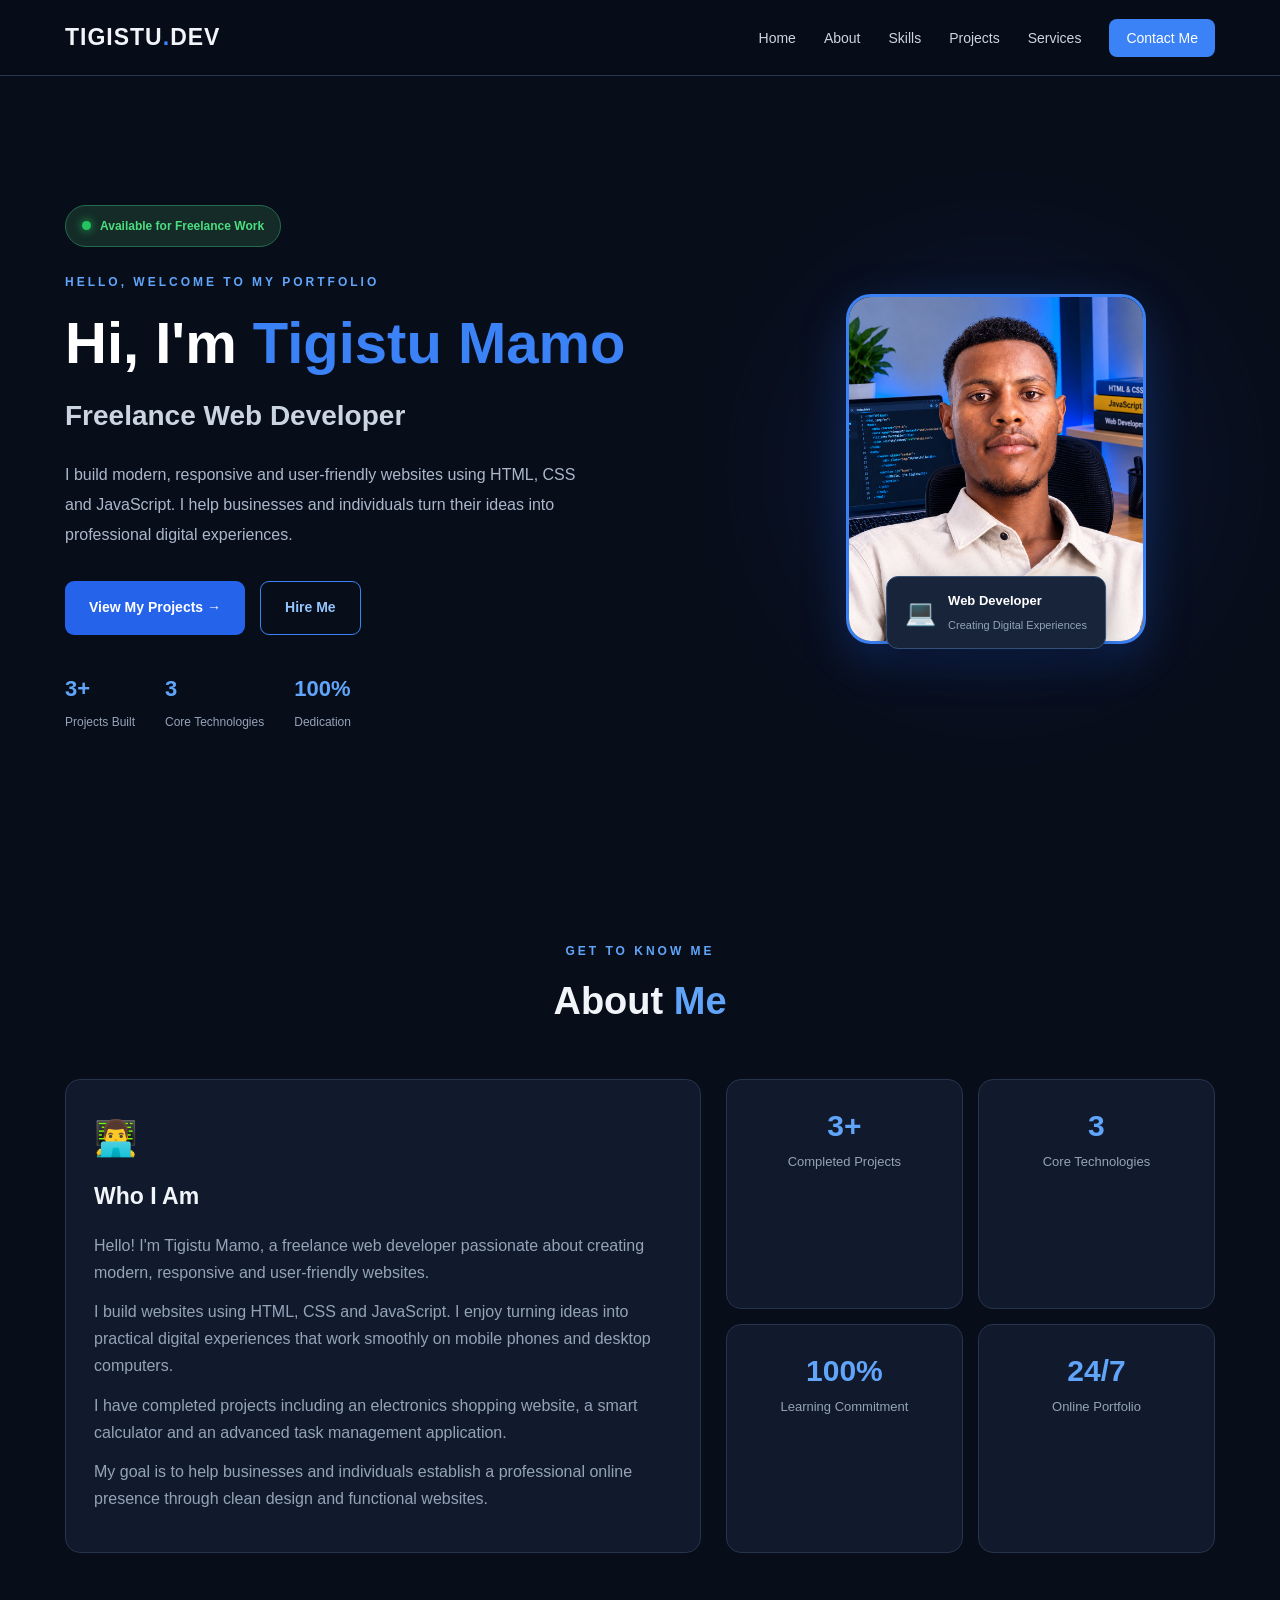
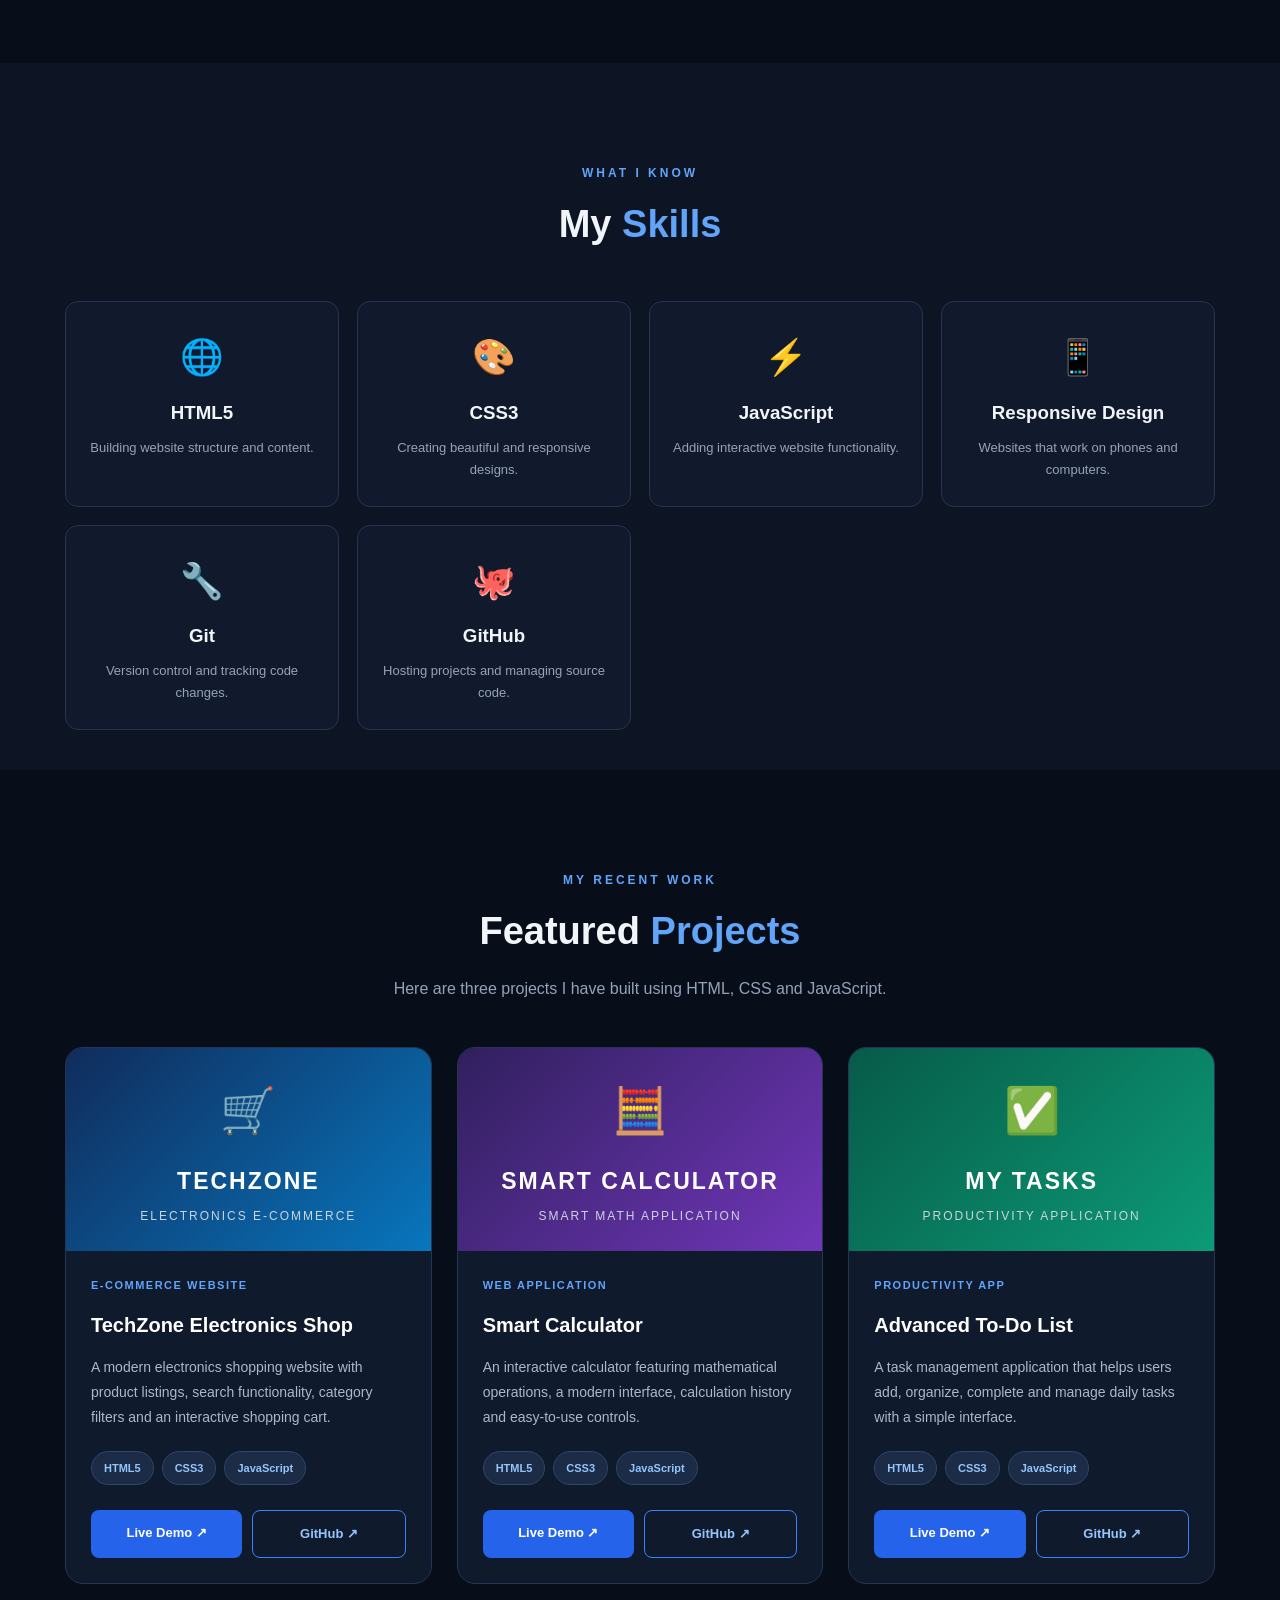
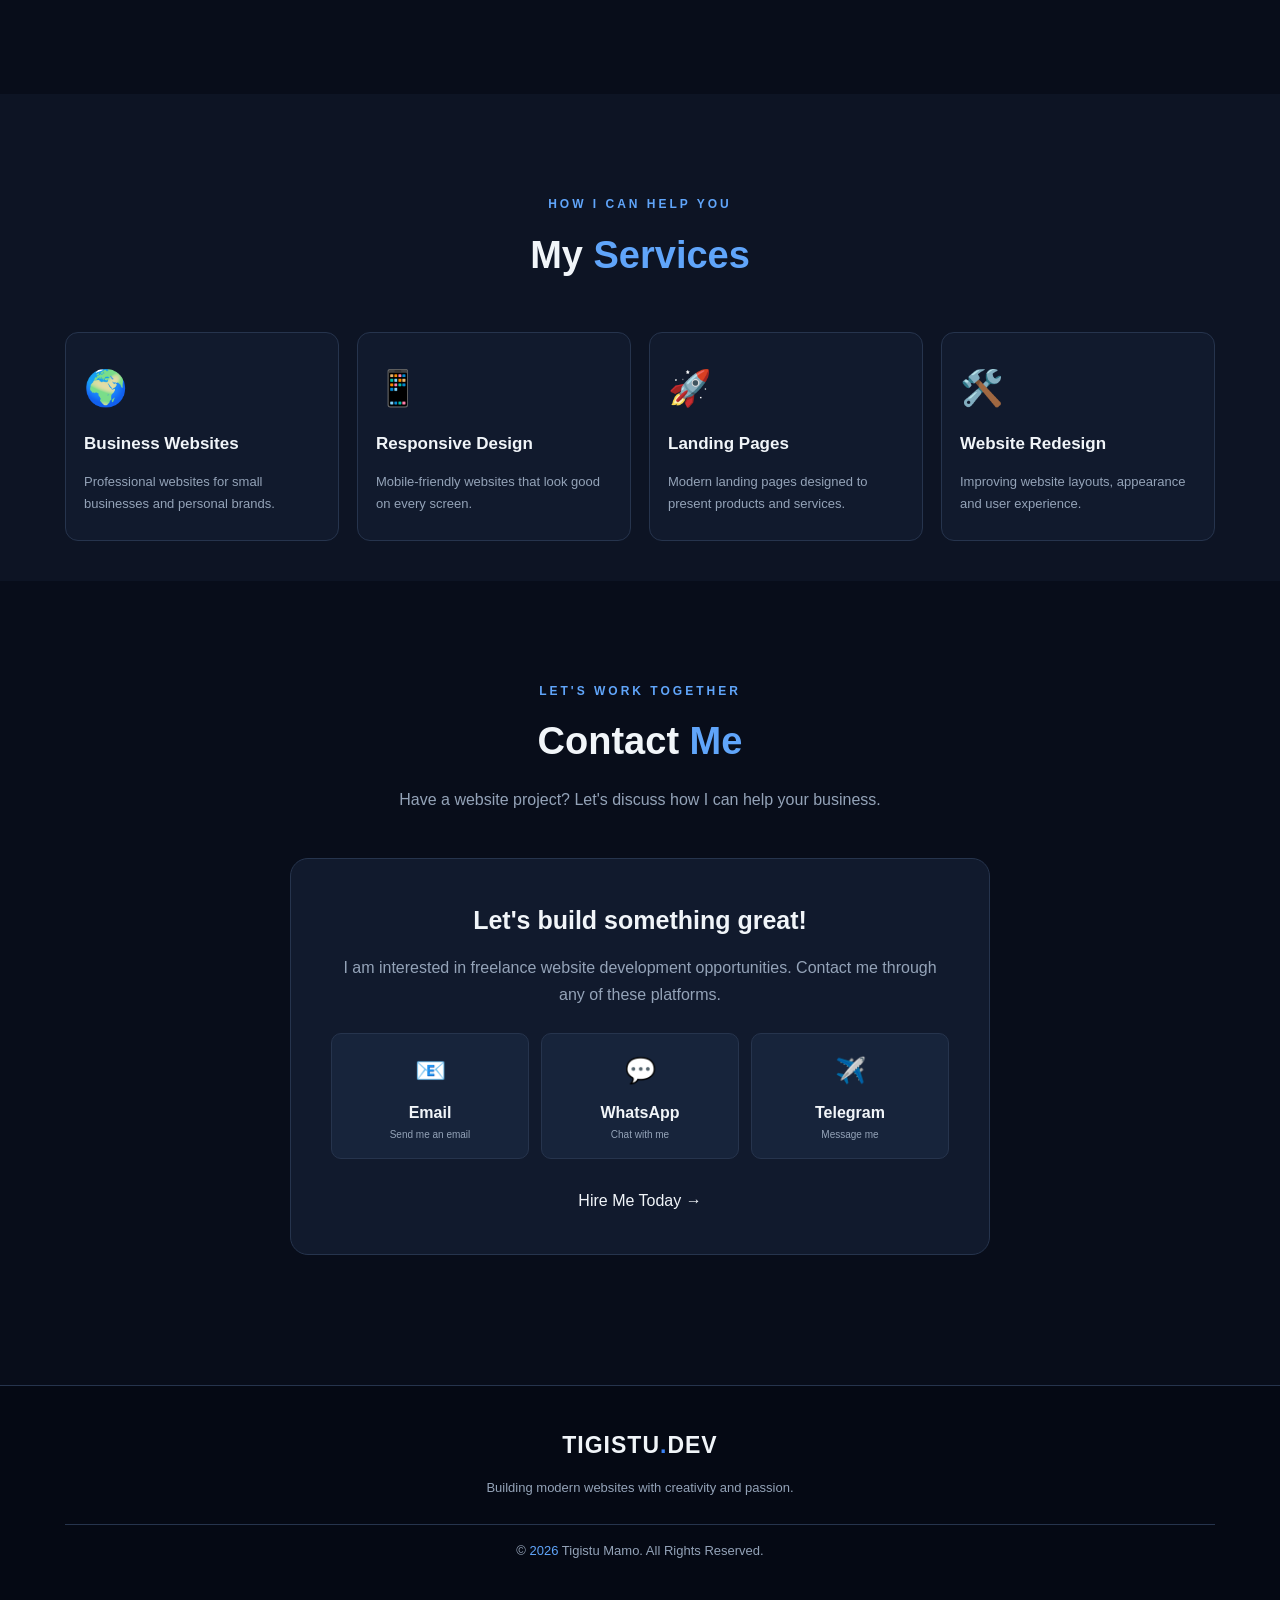
==== commit a9c3cc4f: "Update index.html" ====
--- a/index.html
+++ b/index.html
@@ -305,7 +305,7 @@
       <a href="Electronics.html" class="project-demo">
         Live Demo ↗
       </a>
-      <a href="https://github.com/tigistumamo606-spec"
+      <a href="https://tigistumamo606-spec.github.io/my-portfolio/"
          target="_blank" rel="noopener"
          class="project-code">
         GitHub ↗
--- a/style.css
+++ b/style.css
@@ -133,138 +133,270 @@
 
 /* HERO */
 
+/* =========================
+   PROFESSIONAL HERO SECTION
+========================= */
+
 .hero {
-  min-height: 590px;
-  display: flex;
+  min-height: 85vh;
+  display: grid;
+  grid-template-columns: 1.2fr 0.8fr;
   align-items: center;
-  justify-content: space-between;
   gap: 55px;
-  padding-top: 60px;
-  padding-bottom: 60px;
-}
-
-.hero-content {
-  flex: 1;
-}
-
-.hero-content h1 {
-  font-size: clamp(38px, 6vw, 65px);
-  line-height: 1.2;
-  margin: 20px 0 10px;
-}
-
-.hero-content h2 {
-  color: var(--light-blue);
-  font-size: 27px;
-}
-
-.hero-description {
-  color: var(--muted);
-  max-width: 520px;
-  margin: 20px 0 30px;
-  font-size: 16px;
-}
-
-.hero-buttons {
-  display: flex;
-  gap: 15px;
-  flex-wrap: wrap;
-}
-
-.btn {
-  display: inline-block;
-  padding: 13px 23px;
-  border-radius: 8px;
-  font-weight: bold;
-  transition: 0.3s;
-}
-
-.primary {
-  background: var(--blue);
-  color: white;
-}
-
-.secondary {
-  border: 1px solid var(--blue);
-  color: var(--light-blue);
-}
-
-.btn:hover {
-  transform: translateY(-4px);
-  opacity: 0.9;
-}
-
-.availability {
-  margin-top: 27px;
-  color: #a5b4c8;
-  font-size: 13px;
+  padding-top: 100px;
+  padding-bottom: 80px;
+}
+
+/* HERO BADGE */
+
+.hero-badge {
+  display: inline-flex;
+  align-items: center;
+  gap: 9px;
+  background: #142b27;
+  color: #4ade80;
+  border: 1px solid #226b4d;
+  padding: 10px 16px;
+  border-radius: 30px;
+  font-size: 12px;
+  margin-bottom: 25px;
+  font-weight: 600;
 }
 
 .online-dot {
-  display: inline-block;
   width: 9px;
   height: 9px;
   background: #22c55e;
   border-radius: 50%;
-  margin-right: 8px;
-}
-
-.hero-image {
-  flex: 0 0 330px;
-  height: 370px;
-  position: relative;
-  display: flex;
+  display: inline-block;
+  box-shadow: 0 0 10px #22c55e;
+}
+
+/* INTRODUCTION */
+
+.hero-content .small-heading {
+  color: #60a5fa;
+  letter-spacing: 3px;
+  font-size: 12px;
+  font-weight: 700;
+  margin-bottom: 18px;
+}
+
+.hero-content h1 {
+  color: #ffffff;
+  font-size: clamp(35px, 5vw, 58px);
+  line-height: 1.15;
+  margin-bottom: 15px;
+}
+
+.hero-content h1 span {
+  color: #3b82f6;
+}
+
+.hero-content h2 {
+  color: #cbd5e1;
+  font-size: clamp(20px, 3vw, 28px);
+  margin-bottom: 20px;
+}
+
+.hero-description {
+  color: #aab8ca;
+  font-size: 16px;
+  line-height: 1.9;
+  max-width: 540px;
+  margin-bottom: 30px;
+}
+
+/* HERO BUTTONS */
+
+.hero-buttons {
+  display: flex;
+  flex-wrap: wrap;
+  gap: 15px;
+  margin-bottom: 35px;
+}
+
+.hero-buttons .btn {
+  display: inline-flex;
   align-items: center;
   justify-content: center;
+  padding: 14px 24px;
+  border-radius: 9px;
+  font-size: 14px;
+  font-weight: 700;
+  text-decoration: none;
+  transition: 0.3s ease;
+}
+
+.hero-buttons .primary {
+  background: #2563eb;
+  color: white;
+}
+
+.hero-buttons .primary:hover {
+  background: #1d4ed8;
+  transform: translateY(-4px);
+}
+
+.hero-buttons .secondary {
+  color: #93c5fd;
+  border: 1px solid #3b82f6;
+}
+
+.hero-buttons .secondary:hover {
+  background: #1e3a5f;
+  transform: translateY(-4px);
+}
+
+/* HERO STATISTICS */
+
+.hero-social-proof {
+  display: flex;
+  flex-wrap: wrap;
+  gap: 30px;
+}
+
+.hero-stat {
+  display: flex;
+  flex-direction: column;
+  gap: 5px;
+}
+
+.hero-stat strong {
+  color: #60a5fa;
+  font-size: 22px;
+}
+
+.hero-stat span {
+  color: #94a3b8;
+  font-size: 12px;
+}
+
+/* PROFILE IMAGE */
+
+.hero-image {
+  position: relative;
+  display: flex;
+  align-items: center;
+  justify-content: center;
+  min-height: 390px;
 }
 
 .image-glow {
   position: absolute;
   width: 300px;
   height: 300px;
-  background: var(--blue);
-  filter: blur(110px);
-  opacity: 0.35;
+  background: #2563eb;
+  opacity: 0.22;
+  filter: blur(85px);
+  border-radius: 50%;
 }
 
 .profile-photo {
-  width: 290px;
-  height: 330px;
-  object-fit: cover;
-  border: 3px solid var(--blue);
-  border-radius: 25px;
   position: relative;
   z-index: 1;
-  background: var(--card);
-}
+  width: 300px;
+  height: 350px;
+  object-fit: cover;
+  object-position: center;
+  border-radius: 25px;
+  border: 3px solid #3b82f6;
+  box-shadow: 0 15px 45px rgba(37, 99, 235, 0.25);
+}
+
+/* IMAGE LABEL */
 
 .image-label {
   position: absolute;
   z-index: 2;
-  bottom: 0;
-  left: -35px;
+  bottom: 15px;
+  left: 50%;
+  transform: translateX(-50%);
+  width: max-content;
+  max-width: 95%;
   display: flex;
   align-items: center;
   gap: 12px;
-  background: #17243b;
-  border: 1px solid var(--border);
-  padding: 12px 17px;
+  background: #17243a;
+  border: 1px solid #345078;
   border-radius: 12px;
-}
-
-.image-label span {
+  padding: 13px 18px;
+  box-shadow: 0 10px 30px rgba(0, 0, 0, 0.3);
+}
+
+.image-label > span {
   font-size: 25px;
 }
 
-.image-label strong,
+.image-label div {
+  display: flex;
+  flex-direction: column;
+  gap: 4px;
+}
+
+.image-label strong {
+  color: #ffffff;
+  font-size: 13px;
+}
+
 .image-label small {
-  display: block;
-}
-
-.image-label small {
-  color: var(--muted);
+  color: #94a3b8;
   font-size: 11px;
 }
+
+/* TABLET */
+
+@media (max-width: 900px) {
+  .hero {
+    grid-template-columns: 1fr 0.8fr;
+    gap: 25px;
+  }
+
+  .profile-photo {
+    width: 240px;
+    height: 290px;
+  }
+}
+
+/* MOBILE */
+
+@media (max-width: 650px) {
+  .hero {
+    grid-template-columns: 1fr;
+    text-align: center;
+    padding-top: 65px;
+    gap: 30px;
+  }
+
+  .hero-description {
+    margin-left: auto;
+    margin-right: auto;
+  }
+
+  .hero-buttons {
+    justify-content: center;
+  }
+
+  .hero-social-proof {
+    justify-content: center;
+    gap: 22px;
+  }
+
+  .hero-image {
+    min-height: 350px;
+  }
+
+  .profile-photo {
+    width: 240px;
+    height: 280px;
+  }
+
+  .hero-content h1 {
+    font-size: 38px;
+  }
+}
+
+
 
 /* ABOUT */
 
